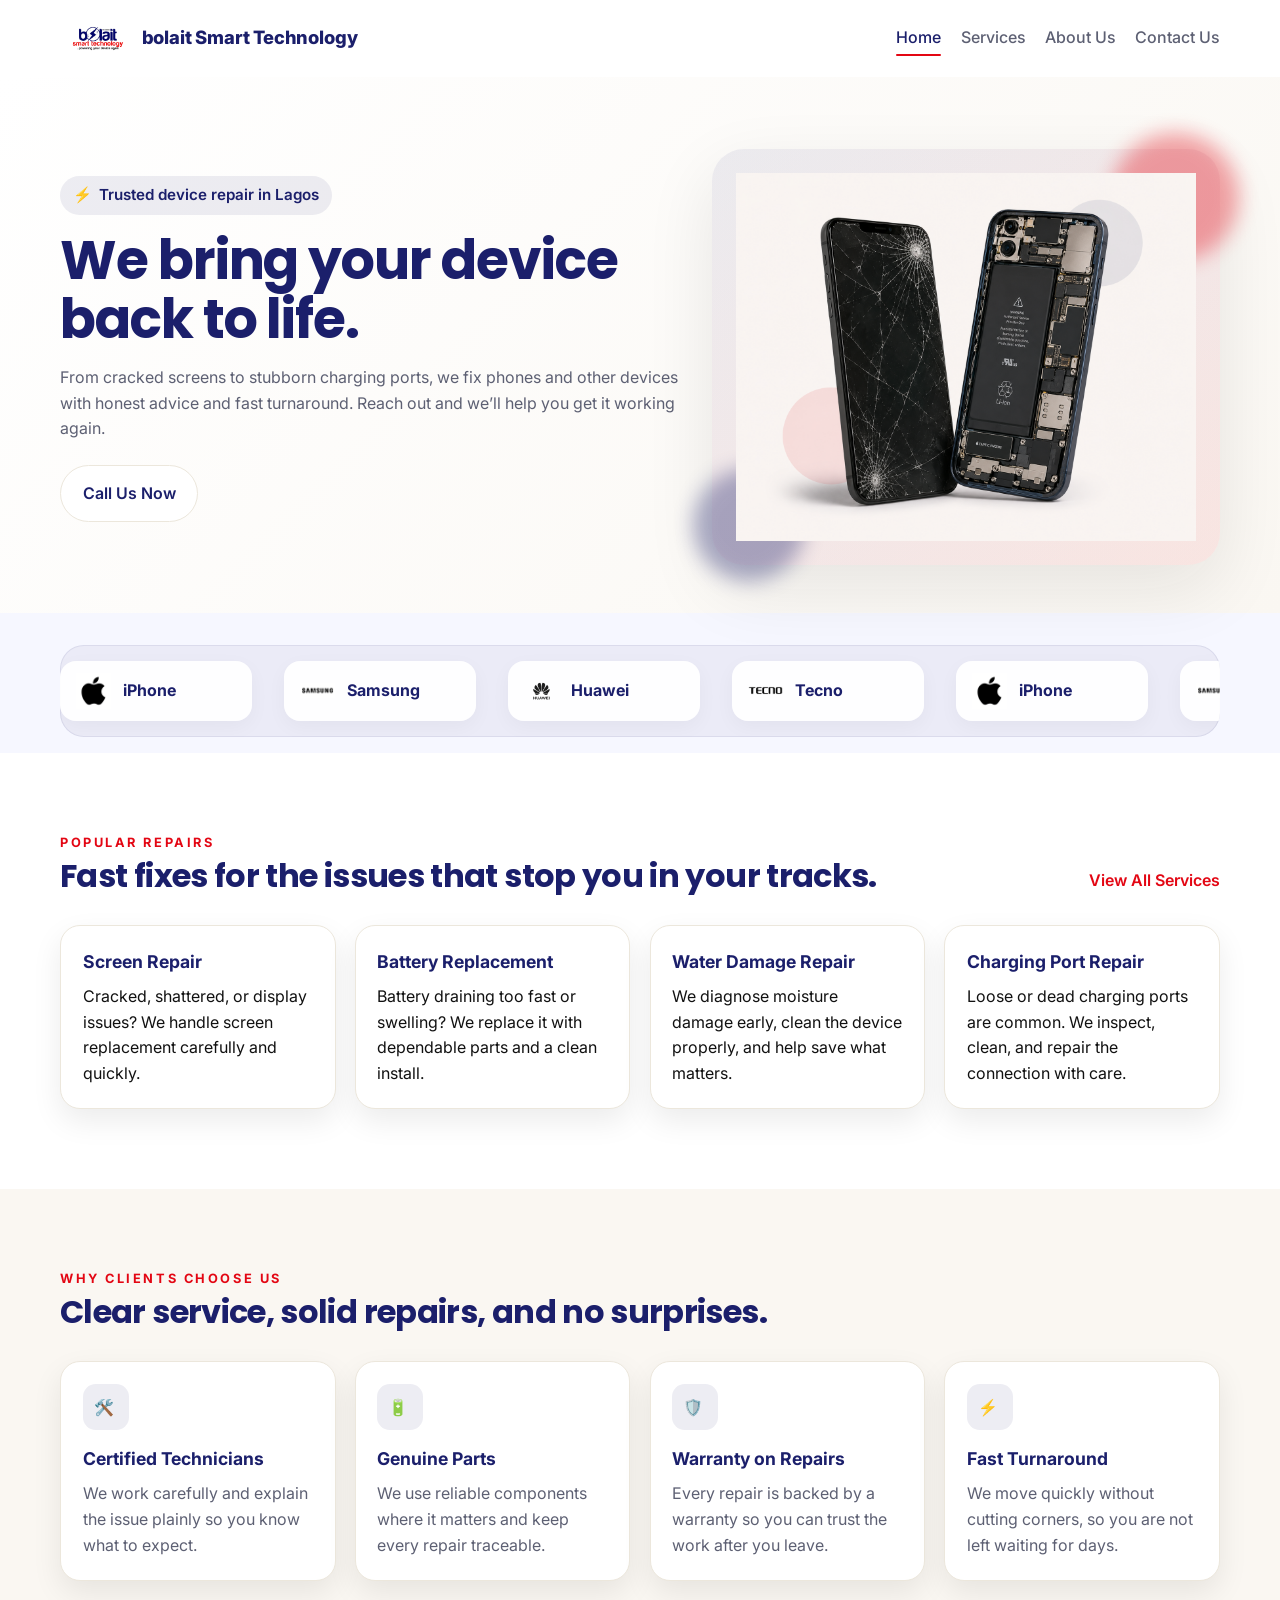
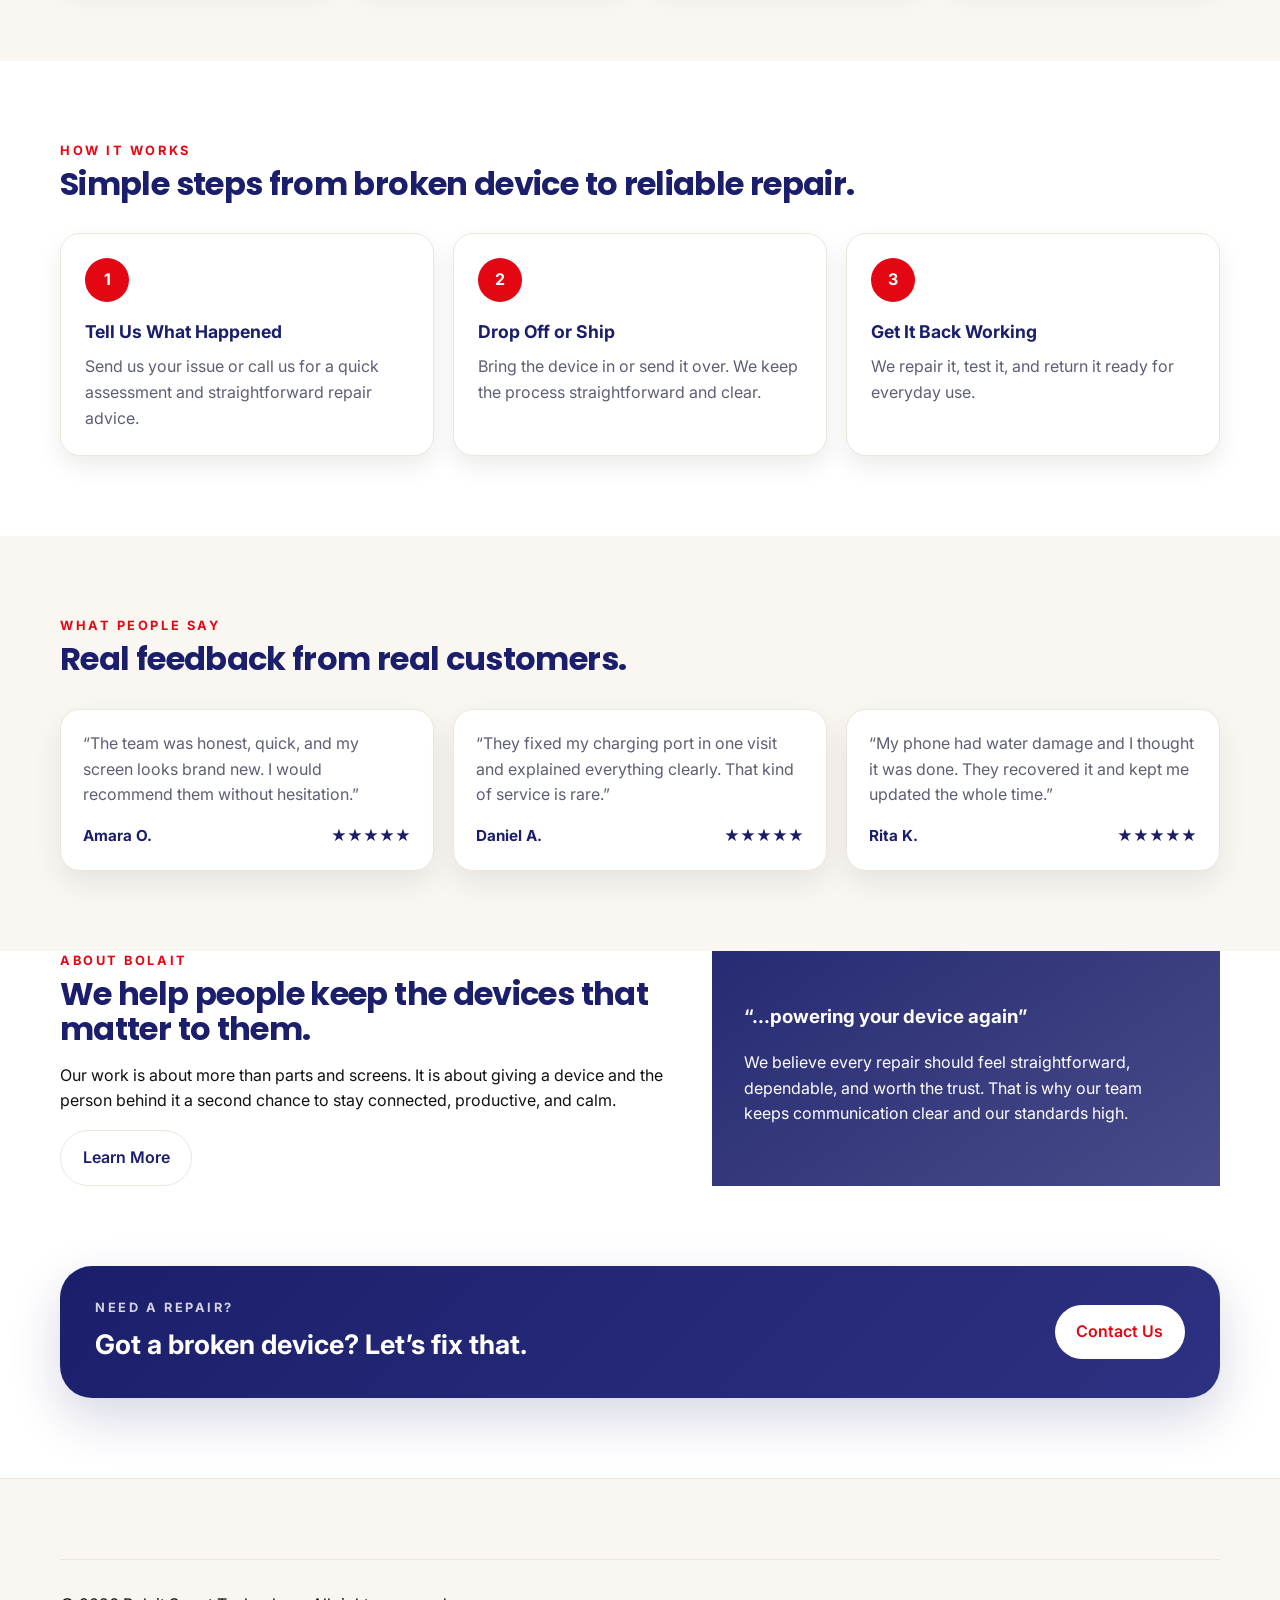
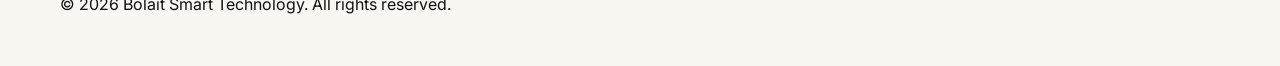
==== index.html @ c9c64229 "Initial commit" ====
<!DOCTYPE html>
<html lang="en">
  <head>
    <meta charset="UTF-8" />
    <meta name="viewport" content="width=device-width, initial-scale=1.0" />
    <title>Bolait Smart Technology | Phone & Device Repair in Lagos</title>
    <meta name="description" content="Fast, honest phone and device repair in Lagos. Screen repair, battery replacement, water damage recovery, charging port fixes and more — contact us to get your device working again." />
    <link rel="preconnect" href="https://fonts.googleapis.com" />
    <link rel="preconnect" href="https://fonts.gstatic.com" crossorigin />
    <link href="https://fonts.googleapis.com/css2?family=Inter:wght@400;500;600&family=Poppins:wght@600;700;800&display=swap" rel="stylesheet" />
    <link rel="stylesheet" href="css/style.css" />
    <link rel="shortcut icon" href="assets/images/logo.png" type="image/png" />
  </head>
  <body>
    <header class="site-header" id="top">
      <div class="container nav-wrap">
        <a class="brand" href="index.html" aria-label="bolait Smart Technology home">
          <img src="assets/images/logo.png" alt="bolait Smart Technology logo" />
          <span>bolait Smart Technology</span>
        </a>
        <button class="nav-toggle" type="button" aria-expanded="false" aria-controls="site-nav" aria-label="Toggle navigation">
          <span></span>
          <span></span>
          <span></span>
        </button>
        <nav class="site-nav" id="site-nav" aria-label="Primary navigation">
          <a href="index.html" class="active">Home</a>
          <a href="services.html">Services</a>
          <a href="about.html">About Us</a>
          <a href="contact.html">Contact Us</a>
        </nav>
      </div>
    </header>

    <main>
      <section class="hero">
        <div class="container hero-grid">
          <div class="hero-copy reveal">
            <span class="eyebrow"><span class="eyebrow-icon">⚡</span> Trusted device repair in Lagos</span>
            <h1>We bring your device back to life.</h1>
            <p>From cracked screens to stubborn charging ports, we fix phones and other devices with honest advice and fast turnaround. Reach out and we’ll help you get it working again.</p>
            <div class="hero-actions">
              <a class="btn btn-secondary" href="tel:+2348101234567">Call Us Now</a>
            </div>
            <!-- trust badges removed per request -->
          </div>
          <div class="hero-visual reveal" aria-hidden="true">
            <div class="visual-shell">
              <div class="accent-orb accent-orb-red"></div>
              <img src="assets/images/crackedphone2.png" alt="Illustration of a phone being repaired" loading="eager" />
              <div class="accent-orb accent-orb-navy"></div>
            </div>
          </div>
        </div>
      </section>

      <section class="brand-marquee">
        <div class="container marquee-shell" aria-label="Trusted phone brands we repair">
          <div class="marquee-track">
            <div class="marquee-item">
              <img src="assets/images/apple.png" alt="Apple logo" />
              <span>iPhone</span>
            </div>
            <div class="marquee-item">
              <img src="assets/images/samsung.jpg" alt="Samsung logo" />
              <span>Samsung</span>
            </div>
            <div class="marquee-item">
              <img src="assets/images/huawei.png" alt="Huawei logo" />
              <span>Huawei</span>
            </div>
            <div class="marquee-item">
              <img src="assets/images/tecno.webp" alt="Tecno logo" />
              <span>Tecno</span>
            </div>
            <div class="marquee-item">
              <img src="assets/images/apple.png" alt="Apple logo" />
              <span>iPhone</span>
            </div>
            <div class="marquee-item">
              <img src="assets/images/samsung.jpg" alt="Samsung logo" />
              <span>Samsung</span>
            </div>
            <div class="marquee-item">
              <img src="assets/images/huawei.png" alt="Huawei logo" />
              <span>Huawei</span>
            </div>
            <div class="marquee-item">
              <img src="assets/images/tecno.webp" alt="Tecno logo" />
              <span>Tecno</span>
            </div>
          </div>
        </div>
      </section>

      <section class="section" id="services-preview">
        <div class="container">
          <div class="section-heading reveal">
            <div>
              <p class="section-kicker">Popular Repairs</p>
              <h2>Fast fixes for the issues that stop you in your tracks.</h2>
            </div>
            <a class="text-link" href="services.html">View All Services</a>
          </div>
          <div class="card-grid">
            <article class="card reveal">
              <h3>Screen Repair</h3>
              <p>Cracked, shattered, or display issues? We handle screen replacement carefully and quickly.</p>
            </article>
            <article class="card reveal">
              <h3>Battery Replacement</h3>
              <p>Battery draining too fast or swelling? We replace it with dependable parts and a clean install.</p>
            </article>
            <article class="card reveal">
              <h3>Water Damage Repair</h3>
              <p>We diagnose moisture damage early, clean the device properly, and help save what matters.</p>
            </article>
            <article class="card reveal">
              <h3>Charging Port Repair</h3>
              <p>Loose or dead charging ports are common. We inspect, clean, and repair the connection with care.</p>
            </article>
          </div>
        </div>
      </section>

      <section class="section section-alt">
        <div class="container">
          <div class="section-heading reveal">
            <div>
              <p class="section-kicker">Why Clients Choose Us</p>
              <h2>Clear service, solid repairs, and no surprises.</h2>
            </div>
          </div>
          <div class="feature-grid">
            <article class="feature reveal">
              <div class="feature-icon"><span>🛠️</span></div>
              <h3>Certified Technicians</h3>
              <p>We work carefully and explain the issue plainly so you know what to expect.</p>
            </article>
            <article class="feature reveal">
              <div class="feature-icon"><span>🔋</span></div>
              <h3>Genuine Parts</h3>
              <p>We use reliable components where it matters and keep every repair traceable.</p>
            </article>
            <article class="feature reveal">
              <div class="feature-icon"><span>🛡️</span></div>
              <h3>Warranty on Repairs</h3>
              <p>Every repair is backed by a warranty so you can trust the work after you leave.</p>
            </article>
            <article class="feature reveal">
              <div class="feature-icon"><span>⚡</span></div>
              <h3>Fast Turnaround</h3>
              <p>We move quickly without cutting corners, so you are not left waiting for days.</p>
            </article>
          </div>
        </div>
      </section>

      <section class="section">
        <div class="container">
          <div class="section-heading reveal">
            <div>
              <p class="section-kicker">How It Works</p>
              <h2>Simple steps from broken device to reliable repair.</h2>
            </div>
          </div>
          <div class="steps-grid">
            <article class="step reveal">
              <div class="step-number">1</div>
              <h3>Tell Us What Happened</h3>
              <p>Send us your issue or call us for a quick assessment and straightforward repair advice.</p>
            </article>
            <article class="step reveal">
              <div class="step-number">2</div>
              <h3>Drop Off or Ship</h3>
              <p>Bring the device in or send it over. We keep the process straightforward and clear.</p>
            </article>
            <article class="step reveal">
              <div class="step-number">3</div>
              <h3>Get It Back Working</h3>
              <p>We repair it, test it, and return it ready for everyday use.</p>
            </article>
          </div>
        </div>
      </section>

      <section class="section section-alt">
        <div class="container">
          <div class="section-heading reveal">
            <div>
              <p class="section-kicker">What People Say</p>
              <h2>Real feedback from real customers.</h2>
            </div>
          </div>
          <div class="testimonial-grid">
            <article class="testimonial reveal">
              <p>“The team was honest, quick, and my screen looks brand new. I would recommend them without hesitation.”</p>
              <div class="testimonial-meta">
                <strong>Amara O.</strong>
                <span>★★★★★</span>
              </div>
            </article>
            <article class="testimonial reveal">
              <p>“They fixed my charging port in one visit and explained everything clearly. That kind of service is rare.”</p>
              <div class="testimonial-meta">
                <strong>Daniel A.</strong>
                <span>★★★★★</span>
              </div>
            </article>
            <article class="testimonial reveal">
              <p>“My phone had water damage and I thought it was done. They recovered it and kept me updated the whole time.”</p>
              <div class="testimonial-meta">
                <strong>Rita K.</strong>
                <span>★★★★★</span>
              </div>
            </article>
          </div>
        </div>
      </section>

      <section class="section about-preview">
        <div class="container about-preview-grid">
          <div class="reveal">
            <p class="section-kicker">About Bolait</p>
            <h2>We help people keep the devices that matter to them.</h2>
            <p>Our work is about more than parts and screens. It is about giving a device and the person behind it a second chance to stay connected, productive, and calm.</p>
            <a class="btn btn-secondary" href="about.html">Learn More</a>
          </div>
          <div class="about-preview-card reveal">
            <h3>“...powering your device again”</h3>
            <p>We believe every repair should feel straightforward, dependable, and worth the trust. That is why our team keeps communication clear and our standards high.</p>
          </div>
        </div>
      </section>

      <section class="cta-banner">
        <div class="container cta-banner-inner">
          <div>
            <p class="section-kicker section-kicker-light">Need a repair?</p>
            <h2>Got a broken device? Let’s fix that.</h2>
          </div>
          <a class="btn btn-primary btn-light" href="contact.html">Contact Us</a>
        </div>
      </section>
    </main>

    <footer class="site-footer">
      <div class="container footer-bottom">
        <p>© <span id="year"></span> Bolait Smart Technology. All rights reserved.</p>
      </div>
    </footer>

    <script src="js/main.js"></script>
  </body>
</html>
---- css/style.css ----
:root {
  --color-navy: #1b1f6b;
  --color-red: #e30613;
  --color-black: #111111;
  --color-white: #ffffff;
  --color-cream: #faf7f2;
  --color-text-muted: #5d6073;
  --color-border: #ece7dc;
  --color-shadow: rgba(17, 17, 17, 0.08);
  --font-heading: "Poppins", sans-serif;
  --font-body: "Inter", sans-serif;
  --radius-lg: 1rem;
  --radius-xl: 1.25rem;
  --container: 1160px;
  --transition: 220ms ease-out;
}

* {
  box-sizing: border-box;
}

html {
  scroll-behavior: smooth;
}

body {
  margin: 0;
  font-family: var(--font-body);
  color: var(--color-black);
  background: var(--color-white);
  line-height: 1.6;
}

img {
  display: block;
  max-width: 100%;
}
a {
  color: inherit;
  text-decoration: none;
}

button,
input,
select,
textarea {
  font: inherit;
}

.container {
  width: min(100% - 2rem, var(--container));
  margin: 0 auto;
}

.site-header {
  position: sticky;
  top: 0;
  z-index: 50;
  background: rgba(255, 255, 255, 0.96);
  backdrop-filter: blur(10px);
  border-bottom: 1px solid transparent;
  transition: box-shadow var(--transition), background var(--transition), border-color var(--transition);
}

.site-header.scrolled {
  box-shadow: 0 10px 30px rgba(17, 17, 17, 0.06);
  border-color: var(--color-border);
}

.nav-wrap {
  display: flex;
  align-items: center;
  justify-content: space-between;
  min-height: 74px;
  gap: 1rem;
}

.brand {
  display: inline-flex;
  align-items: center;
  gap: 0.35rem;
  font-weight: 800;
  color: var(--color-navy);
  font-size: 1.15rem;
  letter-spacing: -0.01em;
}

.brand img {
  width: 76px;
  height: 76px;
}

.site-nav {
  display: flex;
  align-items: center;
  gap: 1.2rem;
}

.site-nav a {
  color: var(--color-text-muted);
  font-weight: 500;
  transition: color var(--transition);
}

.site-nav a:hover,
.site-nav a:focus-visible,
.site-nav a.active {
  color: var(--color-navy);
}

.site-nav a.active {
  position: relative;
}

.site-nav a.active::after {
  content: "";
  position: absolute;
  left: 0;
  bottom: -0.35rem;
  width: 100%;
  height: 2px;
  background: var(--color-red);
  border-radius: 999px;
}

.nav-cta {
  margin-left: 0.25rem;
}

.nav-toggle {
  display: none;
  flex-direction: column;
  gap: 0.3rem;
  background: transparent;
  border: 0;
  padding: 0.25rem;
  cursor: pointer;
}

.nav-toggle span {
  width: 24px;
  height: 2px;
  background: var(--color-navy);
  border-radius: 999px;
  transition: transform var(--transition), opacity var(--transition);
}

.hero {
  padding: 4.5rem 0 3rem;
  background: linear-gradient(135deg, #ffffff 0%, var(--color-cream) 100%);
}

.hero-grid,
.about-preview-grid,
.contact-grid,
.about-story-grid {
  display: grid;
  gap: 2rem;
  align-items: center;
}

.hero-grid {
  grid-template-columns: 1.1fr 0.9fr;
}

.eyebrow {
  display: inline-flex;
  align-items: center;
  gap: 0.45rem;
  padding: 0.45rem 0.8rem;
  font-size: 0.95rem;
  background: rgba(27, 31, 107, 0.08);
  color: var(--color-navy);
  border-radius: 999px;
  font-weight: 600;
}

.hero h1,
.page-banner h1,
.section h2,
.about-preview h2,
.contact-card h2,
.contact-details h2 {
  font-family: var(--font-heading);
  font-weight: 700;
  line-height: 1.1;
  letter-spacing: -0.02em;
}

.hero h1 {
  font-size: clamp(2.4rem, 4.2vw, 4rem);
  margin: 1rem 0 1rem;
  color: var(--color-navy);
}

.hero p,
.page-banner p,
.about-card p,
.about-story-grid p,
.feature p,
.step p,
.testimonial p,
.footer p,
.footer-links li,
.form-row label,
.form-row input,
.form-row select,
.form-row textarea,
.contact-details li {
  color: var(--color-text-muted);
}

.hero-actions {
  display: flex;
  flex-wrap: wrap;
  gap: 0.9rem;
  margin: 1.45rem 0 1rem;
}

.btn {
  display: inline-flex;
  align-items: center;
  justify-content: center;
  border-radius: 999px;
  padding: 0.9rem 1.35rem;
  font-weight: 600;
  transition: transform var(--transition), box-shadow var(--transition), background var(--transition), color var(--transition);
}

.btn:hover,
.btn:focus-visible {
  transform: translateY(-2px);
}

.btn-primary {
  background: var(--color-red);
  color: var(--color-white);
  box-shadow: 0 12px 24px rgba(227, 6, 19, 0.2);
}

.btn-secondary {
  border: 1px solid var(--color-border);
  background: var(--color-white);
  color: var(--color-navy);
}

.btn-light {
  background: var(--color-white);
  color: var(--color-red);
  box-shadow: none;
}

.trust-badges {
  display: flex;
  flex-wrap: wrap;
  gap: 0.8rem 1rem;
  padding: 0;
  margin: 1rem 0 0;
  list-style: none;
  font-weight: 500;
  color: var(--color-navy);
}

.visual-shell {
  position: relative;
  padding: 1.5rem;
  border-radius: 2rem;
  background: linear-gradient(145deg, rgba(27, 31, 107, 0.08), rgba(227, 6, 19, 0.08));
  box-shadow: 0 24px 70px rgba(17, 17, 17, 0.09);
}

.accent-orb {
  position: absolute;
  border-radius: 50%;
  filter: blur(10px);
  opacity: 0.35;
  z-index: 0;
}

.accent-orb-red {
  width: 8rem;
  height: 8rem;
  background: var(--color-red);
  right: -1.2rem;
  top: -1rem;
}

.accent-orb-navy {
  width: 7rem;
  height: 7rem;
  background: var(--color-navy);
  left: -1.2rem;
  bottom: -1rem;
}

.visual-shell img {
  position: relative;
  z-index: 1;
  width: 100%;
}

.trust-row {
  display: grid;
  grid-template-columns: repeat(4, 1fr);
  gap: 1rem;
}

.trust-item {
  display: flex;
  flex-direction: column;
  gap: 0.15rem;
  padding: 0.65rem 0.75rem;
  border-radius: 0.9rem;
  background: rgba(255, 255, 255, 0.08);
}

.trust-item strong {
  font-size: 1rem;
}

.brand-marquee {
  padding: 2rem 0 1rem;
  background: #f6f7ff;
}

.marquee-shell {
  overflow: hidden;
  border-radius: 1.5rem;
  background: rgba(27, 31, 107, 0.05);
  box-shadow: inset 0 0 0 1px rgba(27, 31, 107, 0.08);
}

.marquee-track {
  display: inline-flex;
  gap: 2rem;
  padding: 1rem 0;
  animation: marquee 18s linear infinite;
}

.marquee-item {
  display: inline-flex;
  align-items: center;
  gap: 0.75rem;
  padding: 0.75rem 1rem;
  border-radius: 1rem;
  background: rgba(255, 255, 255, 0.95);
  min-width: 12rem;
  box-shadow: 0 6px 20px rgba(17, 17, 17, 0.04);
}

.marquee-item img {
  width: 2.2rem;
  height: auto;
}

.marquee-item span {
  font-weight: 700;
  color: var(--color-navy);
}

@keyframes marquee {
  from {
    transform: translateX(0);
  }
  to {
    transform: translateX(-50%);
  }
}

.section {
  padding: 5rem 0;
}

.section-alt {
  background: var(--color-cream);
}

.section-heading {
  display: flex;
  align-items: end;
  justify-content: space-between;
  gap: 1rem;
  margin-bottom: 2rem;
}

.section-kicker {
  margin: 0 0 0.3rem;
  text-transform: uppercase;
  letter-spacing: 0.2em;
  font-weight: 700;
  color: var(--color-red);
  font-size: 0.8rem;
}

.section-kicker-light {
  color: rgba(255, 255, 255, 0.8);
}

.section-heading h2,
.page-banner h1,
.about-preview h2,
.contact-card h2,
.contact-details h2 {
  font-size: clamp(1.7rem, 2.5vw, 2.25rem);
  margin: 0;
  color: var(--color-navy);
}

.text-link {
  color: var(--color-red);
  font-weight: 600;
}

.card-grid,
.testimonial-grid,
.feature-grid,
.steps-grid {
  display: grid;
  gap: 1.2rem;
}

.card-grid {
  grid-template-columns: repeat(4, minmax(0, 1fr));
}

.card,
.feature,
.testimonial,
.contact-card,
.contact-details,
.about-card {
  background: var(--color-white);
  border: 1px solid var(--color-border);
  border-radius: var(--radius-xl);
  padding: 1.35rem;
  box-shadow: 0 12px 30px var(--color-shadow);
  transition: transform var(--transition), border-color var(--transition), box-shadow var(--transition);
}

.card:hover,
.feature:hover,
.testimonial:hover,
.contact-card:hover,
.contact-details:hover,
.about-card:hover {
  transform: translateY(-4px);
  border-color: rgba(227, 6, 19, 0.35);
  box-shadow: 0 18px 38px rgba(17, 17, 17, 0.1);
}

.card-icon,
.feature-icon {
  display: inline-flex;
  align-items: center;
  justify-content: center;
  width: 46px;
  height: 46px;
  border-radius: 0.8rem;
  background: rgba(27, 31, 107, 0.08);
  margin-bottom: 0.95rem;
}

.card-icon svg,
.feature-icon span {
  width: 24px;
  height: 24px;
  color: var(--color-navy);
}

.card h3,
.feature h3,
.step h3,
.about-card h3 {
  margin: 0 0 0.5rem;
  font-size: 1.1rem;
  color: var(--color-navy);
}

.card p,
.feature p,
.step p,
.testimonial p,
.about-card p,
.contact-card p,
.contact-details p {
  margin: 0;
}

.feature-grid {
  grid-template-columns: repeat(4, minmax(0, 1fr));
}

.steps-grid {
  grid-template-columns: repeat(3, minmax(0, 1fr));
}

.step {
  position: relative;
  padding: 1.5rem;
  border-radius: var(--radius-xl);
  background: var(--color-white);
  border: 1px solid var(--color-border);
  box-shadow: 0 10px 24px var(--color-shadow);
}

.step-number {
  display: inline-flex;
  align-items: center;
  justify-content: center;
  width: 44px;
  height: 44px;
  margin-bottom: 1rem;
  border-radius: 50%;
  background: var(--color-red);
  color: var(--color-white);
  font-weight: 700;
}

.testimonial-grid {
  grid-template-columns: repeat(3, minmax(0, 1fr));
}

.testimonial-meta {
  display: flex;
  justify-content: space-between;
  margin-top: 1rem;
  color: var(--color-navy);
  font-size: 0.95rem;
}

.about-preview {
  padding: 0 0 5rem;
}

.about-preview-grid {
  grid-template-columns: 1.1fr 0.9fr;
}

.about-preview-card {
  background: linear-gradient(145deg, rgba(27, 31, 107, 0.95), rgba(27, 31, 107, 0.8));
  color: var(--color-white);
  min-height: 100%;
  padding: 2rem;
}

.about-preview-card h3,
.about-preview-card p {
  color: var(--color-white);
}

@media (max-width: 900px) {
  .about-preview-grid {
    grid-template-columns: 1fr;
  }
}

.cta-banner {
  padding: 0 0 5rem;
}

.cta-banner-inner {
  display: flex;
  align-items: center;
  justify-content: space-between;
  gap: 1.2rem;
  background: linear-gradient(135deg, var(--color-navy), #2d3181);
  color: var(--color-white);
  border-radius: 2rem;
  padding: 2rem 2.2rem;
  box-shadow: 0 20px 50px rgba(27, 31, 107, 0.18);
}

.cta-banner-inner h2 {
  margin: 0;
  font-size: clamp(1.5rem, 2.1vw, 2rem);
  color: var(--color-white);
}

.site-footer {
  background: var(--color-cream);
  padding: 3rem 0 2rem;
  border-top: 1px solid var(--color-border);
}

.footer-grid {
  display: grid;
  grid-template-columns: 1.3fr 0.7fr 0.9fr 0.7fr;
  gap: 1.5rem;
}

.footer-brand {
  margin-bottom: 0.8rem;
}

.footer-links {
  list-style: none;
  padding: 0;
  margin: 0;
  display: grid;
  gap: 0.45rem;
}

.footer-links a:hover,
.footer-links a:focus-visible {
  color: var(--color-red);
}

.footer-bottom {
  display: flex;
  align-items: center;
  justify-content: space-between;
  gap: 1rem;
  margin-top: 2rem;
  padding-top: 1rem;
  border-top: 1px solid var(--color-border);
}

.social-links {
  display: flex;
  gap: 0.7rem;
}

.social-links a {
  display: inline-flex;
  align-items: center;
  justify-content: center;
  width: 36px;
  height: 36px;
  border-radius: 50%;
  background: var(--color-white);
  border: 1px solid var(--color-border);
  transition: background var(--transition), color var(--transition);
}

.social-links a:hover,
.social-links a:focus-visible {
  background: var(--color-red);
  color: var(--color-white);
}

.page-banner {
  padding: 4rem 0 2.5rem;
  background: linear-gradient(135deg, rgba(27, 31, 107, 0.04), rgba(227, 6, 19, 0.04));
}

.page-banner-inner {
  max-width: 780px;
}

.page-banner h1 {
  margin: 0.4rem 0 0.75rem;
}

.about-story-grid {
  grid-template-columns: 1.1fr 0.9fr;
}

.detail-list {
  list-style: none;
  padding: 0;
  display: grid;
  gap: 0.75rem;
  margin: 1.25rem 0 1.5rem;
}

.map-placeholder iframe {
  width: 100%;
  min-height: 260px;
  border: 0;
  border-radius: 1rem;
}

.form-row {
  display: grid;
  gap: 0.35rem;
  margin-bottom: 1rem;
}

.form-row input,
.form-row select,
.form-row textarea {
  width: 100%;
  border: 1px solid var(--color-border);
  border-radius: 0.9rem;
  padding: 0.85rem 0.95rem;
  background: var(--color-white);
  color: var(--color-black);
}

.form-row input:focus,
.form-row select:focus,
.form-row textarea:focus {
  outline: 2px solid rgba(227, 6, 19, 0.24);
  border-color: var(--color-red);
}

.form-status {
  margin-top: 1rem;
  min-height: 1.25rem;
  font-weight: 600;
}

.form-status.success {
  color: #0f8f4b;
}

.form-status.error {
  color: var(--color-red);
}

.reveal {
  opacity: 0;
  transform: translateY(18px);
  transition: opacity 400ms ease-out, transform 400ms ease-out;
}

.reveal.is-visible {
  opacity: 1;
  transform: translateY(0);
}

.sr-only {
  position: absolute;
  width: 1px;
  height: 1px;
  padding: 0;
  margin: -1px;
  overflow: hidden;
  clip: rect(0, 0, 0, 0);
  white-space: nowrap;
  border: 0;
}

@media (max-width: 980px) {
  .card-grid,
  .feature-grid,
  .testimonial-grid,
  .steps-grid,
  .footer-grid,
  .hero-grid,
  .about-preview-grid,
  .about-story-grid,
  .contact-grid {
    grid-template-columns: 1fr 1fr;
  }

  .hero-grid,
  .about-preview-grid,
  .about-story-grid,
  .contact-grid {
    align-items: start;
  }

  .trust-row {
    grid-template-columns: repeat(2, 1fr);
  }
}

@media (max-width: 760px) {
  .brand {
    gap: 0.3rem;
  }

  .brand img {
    width: 64px;
    height: 64px;
  }

  .site-nav {
    position: fixed;
    top: 74px;
    right: 0;
    width: min(88vw, 300px);
    height: calc(100vh - 74px);
    padding: 1.4rem;
    flex-direction: column;
    align-items: flex-start;
    background: var(--color-white);
    border-left: 1px solid var(--color-border);
    box-shadow: -12px 0 30px rgba(17, 17, 17, 0.08);
    transform: translateX(100%);
    transition: transform var(--transition);
  }

  .site-nav.is-open {
    transform: translateX(0);
  }

  .nav-toggle {
    display: inline-flex;
  }

  .nav-cta {
    margin-left: 0;
  }

  .hero {
    padding-top: 3rem;
  }

  .trust-row,
  .card-grid,
  .feature-grid,
  .testimonial-grid,
  .steps-grid,
  .footer-grid,
  .hero-grid,
  .about-preview-grid,
  .about-story-grid,
  .contact-grid {
    grid-template-columns: 1fr;
  }

  .hero-grid {
    align-items: start;
  }

  .hero-visual {
    order: -1;
  }

  .hero-visual .visual-shell {
    margin-bottom: 1.75rem;
  }

  .section-heading,
  .cta-banner-inner,
  .footer-bottom {
    flex-direction: column;
    align-items: flex-start;
  }

  .hero-actions {
    flex-direction: column;
    align-items: stretch;
  }

  .site-header {
    position: sticky;
  }
}
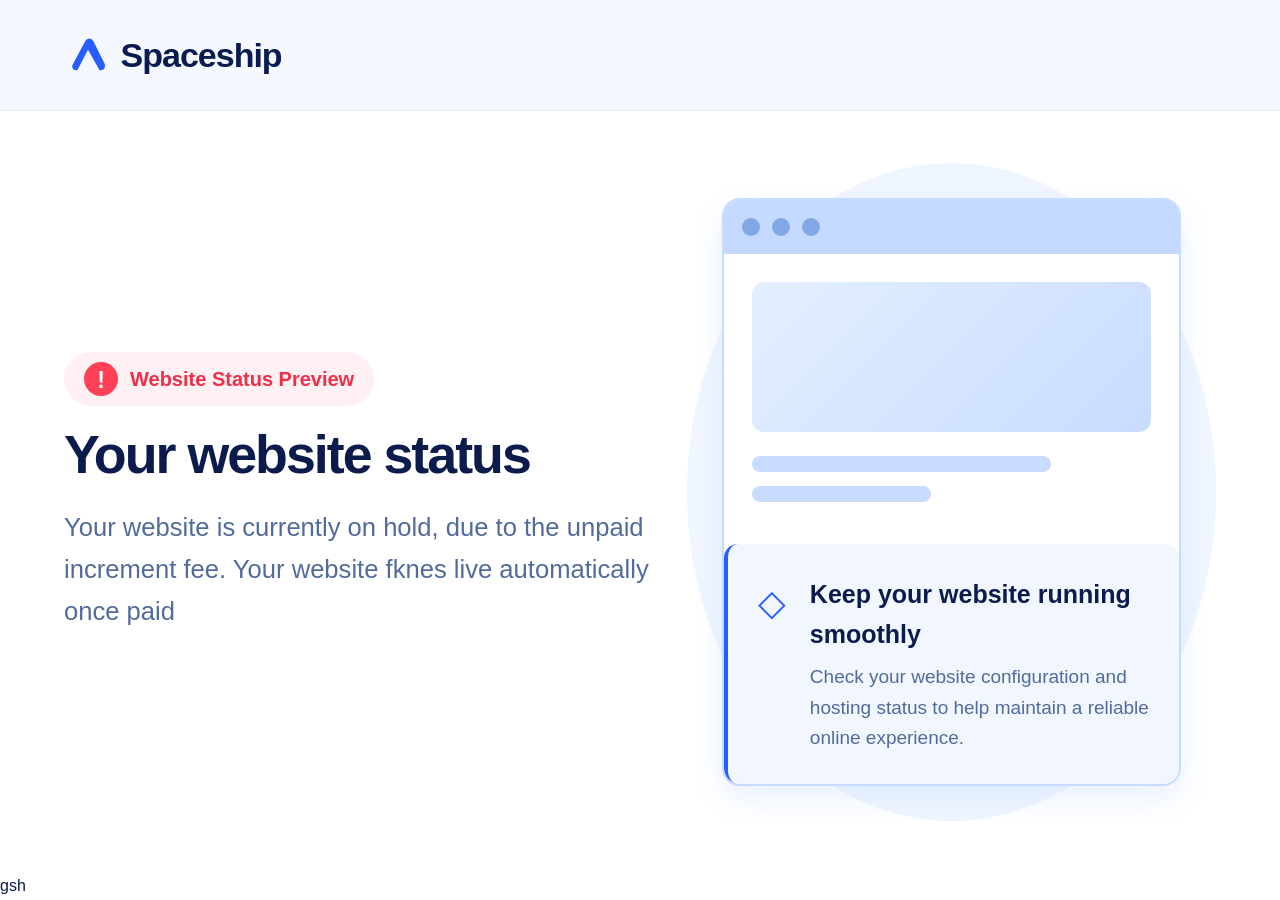
==== commit a9dbbe29: "Modify index.html for website status preview Updated the index.html file to reflect a new website st" ====
--- a/index.html
+++ b/index.html
@@ -1,255 +1,281 @@
+
 <!DOCTYPE html>
 <html lang="en">
-  <head>
-    <meta charset="UTF-8" />
-    <meta name="viewport" content="width=device-width, initial-scale=1.0" />
-    <title>Bolait Smart Technology | Phone & Device Repair in Lagos</title>
-    <meta name="description" content="Fast, honest phone and device repair in Lagos. Screen repair, battery replacement, water damage recovery, charging port fixes and more — contact us to get your device working again." />
-    <link rel="preconnect" href="https://fonts.googleapis.com" />
-    <link rel="preconnect" href="https://fonts.gstatic.com" crossorigin />
-    <link href="https://fonts.googleapis.com/css2?family=Inter:wght@400;500;600&family=Poppins:wght@600;700;800&display=swap" rel="stylesheet" />
-    <link rel="stylesheet" href="css/style.css" />
-    <link rel="shortcut icon" href="assets/images/logo.png" type="image/png" />
-  </head>
-  <body>
-    <header class="site-header" id="top">
-      <div class="container nav-wrap">
-        <a class="brand" href="index.html" aria-label="bolait Smart Technology home">
-          <img src="assets/images/logo.png" alt="bolait Smart Technology logo" />
-          <span>bolait Smart Technology</span>
-        </a>
-        <button class="nav-toggle" type="button" aria-expanded="false" aria-controls="site-nav" aria-label="Toggle navigation">
-          <span></span>
-          <span></span>
-          <span></span>
-        </button>
-        <nav class="site-nav" id="site-nav" aria-label="Primary navigation">
-          <a href="index.html" class="active">Home</a>
-          <a href="services.html">Services</a>
-          <a href="about.html">About Us</a>
-          <a href="contact.html">Contact Us</a>
-        </nav>
+<head>
+  <meta charset="UTF-8">
+  <meta name="viewport" content="width=device-width, initial-scale=1.0">
+  <title>Website Status Preview</title>
+
+  <style>
+    * {
+      box-sizing: border-box;
+      margin: 0;
+      padding: 0;
+    }
+
+    body {
+      font-family: Arial, Helvetica, sans-serif;
+      color: #0b1b4b;
+      background: #ffffff;
+      line-height: 1.6;
+    }
+
+    .header {
+      width: 100%;
+      padding: 28px 5.2%;
+      background: #f5f9ff;
+      border-bottom: 1px solid #edf2fa;
+    }
+
+    .logo {
+      display: flex;
+      align-items: center;
+      gap: 12px;
+      color: #091b50;
+      font-size: 34px;
+      font-weight: 700;
+      letter-spacing: -1px;
+    }
+
+    .logo-mark {
+      width: 42px;
+      height: 42px;
+      flex-shrink: 0;
+    }
+
+    .container {
+      width: min(1380px, 90%);
+      margin: 52px auto;
+      display: grid;
+      grid-template-columns: 1.05fr 0.95fr;
+      gap: 38px;
+      align-items: center;
+    }
+
+    .status {
+      display: inline-flex;
+      align-items: center;
+      gap: 12px;
+      padding: 10px 20px;
+      margin-bottom: 18px;
+      border-radius: 40px;
+      background: #fff0f3;
+      color: #f02f49;
+      font-size: 20px;
+      font-weight: 600;
+    }
+
+    .status-icon {
+      display: grid;
+      place-items: center;
+      width: 34px;
+      height: 34px;
+      border-radius: 50%;
+      background: #ff4057;
+      color: white;
+      font-size: 23px;
+    }
+
+    h1 {
+      font-size: clamp(38px, 4.2vw, 64px);
+      line-height: 1.12;
+      letter-spacing: -2px;
+      margin-bottom: 22px;
+    }
+
+    .description {
+      color: #526b9c;
+      font-size: clamp(18px, 2vw, 27px);
+      line-height: 1.65;
+    }
+
+    .illustration {
+      display: flex;
+      align-items: center;
+      justify-content: center;
+      min-height: 360px;
+      padding: 35px;
+      border-radius: 50%;
+      background: #f0f6ff;
+    }
+
+    .browser {
+      width: 100%;
+      max-width: 470px;
+      overflow: hidden;
+      border: 2px solid #c6dcff;
+      border-radius: 18px;
+      background: white;
+      box-shadow: 0 12px 30px #b9d2ff55;
+    }
+
+    .browser-bar {
+      display: flex;
+      gap: 12px;
+      padding: 18px;
+      background: #c4d9ff;
+    }
+
+    .browser-dot {
+      width: 18px;
+      height: 18px;
+      border-radius: 50%;
+      background: #82a7e5;
+    }
+
+    .browser-content {
+      padding: 28px;
+    }
+
+    .placeholder-image {
+      height: 150px;
+      border-radius: 12px;
+      background: linear-gradient(135deg, #e4efff, #c8dcff);
+      margin-bottom: 24px;
+    }
+
+    .placeholder-line {
+      height: 16px;
+      width: 75%;
+      margin-bottom: 14px;
+      border-radius: 20px;
+      background: #c8dcff;
+    }
+
+    .placeholder-line.short {
+      width: 45%;
+    }
+
+    .reminder {
+      grid-column: 1 / -1;
+      display: flex;
+      align-items: flex-start;
+      gap: 24px;
+      padding: 30px;
+      border-left: 4px solid #285dff;
+      border-radius: 14px;
+      background: #f2f7ff;
+    }
+
+    .shield {
+      flex-shrink: 0;
+      color: #285dff;
+      font-size: 36px;
+    }
+
+    .reminder h2 {
+      margin-bottom: 8px;
+      font-size: 25px;
+    }
+
+    .reminder p {
+      color: #526b9c;
+      font-size: 19px;
+    }
+
+    @media (max-width: 760px) {
+      .header {
+        padding: 22px 6%;
+      }
+
+      .logo {
+        font-size: 28px;
+      }
+
+      .container {
+        grid-template-columns: 1fr;
+        margin: 35px auto;
+        gap: 28px;
+      }
+
+      h1 {
+        letter-spacing: -1px;
+      }
+
+      .illustration {
+        min-height: 260px;
+        padding: 24px;
+      }
+
+      .reminder {
+        grid-column: auto;
+        padding: 22px;
+        gap: 15px;
+      }
+
+      .reminder h2 {
+        font-size: 21px;
+      }
+
+      .reminder p {
+        font-size: 16px;
+      }
+    }
+  </style>
+</head>
+
+<body>
+  <header class="header">
+    <div class="logo">
+      <svg
+        class="logo-mark"
+        viewBox="0 0 48 48"
+        fill="none"
+        xmlns="http://www.w3.org/2000/svg"
+        aria-label="Sample logo"
+        role="img"
+      >
+        <path
+          d="M7 34L21 8C23 4 28 4 30 8L43 34C45 38 41 43 37 41L24 18L12 41C8 43 4 38 7 34Z"
+          fill="#285DFF"
+        />
+      </svg>
+
+      <span>Spaceship</span>
+    </div>
+  </header>
+
+  <main class="container">
+    <section>
+      <div class="status">
+        <span class="status-icon">!</span>
+        <span>Website Status Preview</span>
       </div>
-    </header>
-
-    <main>
-      <section class="hero">
-        <div class="container hero-grid">
-          <div class="hero-copy reveal">
-            <span class="eyebrow"><span class="eyebrow-icon">⚡</span> Trusted device repair in Lagos</span>
-            <h1>We bring your device back to life.</h1>
-            <p>From cracked screens to stubborn charging ports, we fix phones and other devices with honest advice and fast turnaround. Reach out and we’ll help you get it working again.</p>
-            <div class="hero-actions">
-              <a class="btn btn-secondary" href="tel:+2348101234567">Call Us Now</a>
-            </div>
-            <!-- trust badges removed per request -->
-          </div>
-          <div class="hero-visual reveal" aria-hidden="true">
-            <div class="visual-shell">
-              <div class="accent-orb accent-orb-red"></div>
-              <img src="assets/images/crackedphone2.png" alt="Illustration of a phone being repaired" loading="eager" />
-              <div class="accent-orb accent-orb-navy"></div>
-            </div>
-          </div>
+
+      <h1>Your website status</h1>
+
+      <p class="description">
+        Your website is currently on hold, due to the unpaid increment fee. Your website fknes live automatically once paid
+      </p>
+    </section>
+
+    <section class="illustration" aria-label="Website illustration">
+      <div class="browser">
+        <div class="browser-bar">
+          <span class="browser-dot"></span>
+          <span class="browser-dot"></span>
+          <span class="browser-dot"></span>
         </div>
-      </section>
-
-      <section class="brand-marquee">
-        <div class="container marquee-shell" aria-label="Trusted phone brands we repair">
-          <div class="marquee-track">
-            <div class="marquee-item">
-              <img src="assets/images/apple.png" alt="Apple logo" />
-              <span>iPhone</span>
-            </div>
-            <div class="marquee-item">
-              <img src="assets/images/samsung.jpg" alt="Samsung logo" />
-              <span>Samsung</span>
-            </div>
-            <div class="marquee-item">
-              <img src="assets/images/huawei.png" alt="Huawei logo" />
-              <span>Huawei</span>
-            </div>
-            <div class="marquee-item">
-              <img src="assets/images/tecno.webp" alt="Tecno logo" />
-              <span>Tecno</span>
-            </div>
-            <div class="marquee-item">
-              <img src="assets/images/apple.png" alt="Apple logo" />
-              <span>iPhone</span>
-            </div>
-            <div class="marquee-item">
-              <img src="assets/images/samsung.jpg" alt="Samsung logo" />
-              <span>Samsung</span>
-            </div>
-            <div class="marquee-item">
-              <img src="assets/images/huawei.png" alt="Huawei logo" />
-              <span>Huawei</span>
-            </div>
-            <div class="marquee-item">
-              <img src="assets/images/tecno.webp" alt="Tecno logo" />
-              <span>Tecno</span>
-            </div>
-          </div>
-        </div>
-      </section>
-
-      <section class="section" id="services-preview">
-        <div class="container">
-          <div class="section-heading reveal">
-            <div>
-              <p class="section-kicker">Popular Repairs</p>
-              <h2>Fast fixes for the issues that stop you in your tracks.</h2>
-            </div>
-            <a class="text-link" href="services.html">View All Services</a>
-          </div>
-          <div class="card-grid">
-            <article class="card reveal">
-              <h3>Screen Repair</h3>
-              <p>Cracked, shattered, or display issues? We handle screen replacement carefully and quickly.</p>
-            </article>
-            <article class="card reveal">
-              <h3>Battery Replacement</h3>
-              <p>Battery draining too fast or swelling? We replace it with dependable parts and a clean install.</p>
-            </article>
-            <article class="card reveal">
-              <h3>Water Damage Repair</h3>
-              <p>We diagnose moisture damage early, clean the device properly, and help save what matters.</p>
-            </article>
-            <article class="card reveal">
-              <h3>Charging Port Repair</h3>
-              <p>Loose or dead charging ports are common. We inspect, clean, and repair the connection with care.</p>
-            </article>
-          </div>
-        </div>
-      </section>
-
-      <section class="section section-alt">
-        <div class="container">
-          <div class="section-heading reveal">
-            <div>
-              <p class="section-kicker">Why Clients Choose Us</p>
-              <h2>Clear service, solid repairs, and no surprises.</h2>
-            </div>
-          </div>
-          <div class="feature-grid">
-            <article class="feature reveal">
-              <div class="feature-icon"><span>🛠️</span></div>
-              <h3>Certified Technicians</h3>
-              <p>We work carefully and explain the issue plainly so you know what to expect.</p>
-            </article>
-            <article class="feature reveal">
-              <div class="feature-icon"><span>🔋</span></div>
-              <h3>Genuine Parts</h3>
-              <p>We use reliable components where it matters and keep every repair traceable.</p>
-            </article>
-            <article class="feature reveal">
-              <div class="feature-icon"><span>🛡️</span></div>
-              <h3>Warranty on Repairs</h3>
-              <p>Every repair is backed by a warranty so you can trust the work after you leave.</p>
-            </article>
-            <article class="feature reveal">
-              <div class="feature-icon"><span>⚡</span></div>
-              <h3>Fast Turnaround</h3>
-              <p>We move quickly without cutting corners, so you are not left waiting for days.</p>
-            </article>
-          </div>
-        </div>
-      </section>
-
-      <section class="section">
-        <div class="container">
-          <div class="section-heading reveal">
-            <div>
-              <p class="section-kicker">How It Works</p>
-              <h2>Simple steps from broken device to reliable repair.</h2>
-            </div>
-          </div>
-          <div class="steps-grid">
-            <article class="step reveal">
-              <div class="step-number">1</div>
-              <h3>Tell Us What Happened</h3>
-              <p>Send us your issue or call us for a quick assessment and straightforward repair advice.</p>
-            </article>
-            <article class="step reveal">
-              <div class="step-number">2</div>
-              <h3>Drop Off or Ship</h3>
-              <p>Bring the device in or send it over. We keep the process straightforward and clear.</p>
-            </article>
-            <article class="step reveal">
-              <div class="step-number">3</div>
-              <h3>Get It Back Working</h3>
-              <p>We repair it, test it, and return it ready for everyday use.</p>
-            </article>
-          </div>
-        </div>
-      </section>
-
-      <section class="section section-alt">
-        <div class="container">
-          <div class="section-heading reveal">
-            <div>
-              <p class="section-kicker">What People Say</p>
-              <h2>Real feedback from real customers.</h2>
-            </div>
-          </div>
-          <div class="testimonial-grid">
-            <article class="testimonial reveal">
-              <p>“The team was honest, quick, and my screen looks brand new. I would recommend them without hesitation.”</p>
-              <div class="testimonial-meta">
-                <strong>Amara O.</strong>
-                <span>★★★★★</span>
-              </div>
-            </article>
-            <article class="testimonial reveal">
-              <p>“They fixed my charging port in one visit and explained everything clearly. That kind of service is rare.”</p>
-              <div class="testimonial-meta">
-                <strong>Daniel A.</strong>
-                <span>★★★★★</span>
-              </div>
-            </article>
-            <article class="testimonial reveal">
-              <p>“My phone had water damage and I thought it was done. They recovered it and kept me updated the whole time.”</p>
-              <div class="testimonial-meta">
-                <strong>Rita K.</strong>
-                <span>★★★★★</span>
-              </div>
-            </article>
-          </div>
-        </div>
-      </section>
-
-      <section class="section about-preview">
-        <div class="container about-preview-grid">
-          <div class="reveal">
-            <p class="section-kicker">About Bolait</p>
-            <h2>We help people keep the devices that matter to them.</h2>
-            <p>Our work is about more than parts and screens. It is about giving a device and the person behind it a second chance to stay connected, productive, and calm.</p>
-            <a class="btn btn-secondary" href="about.html">Learn More</a>
-          </div>
-          <div class="about-preview-card reveal">
-            <h3>“...powering your device again”</h3>
-            <p>We believe every repair should feel straightforward, dependable, and worth the trust. That is why our team keeps communication clear and our standards high.</p>
-          </div>
-        </div>
-      </section>
-
-      <section class="cta-banner">
-        <div class="container cta-banner-inner">
-          <div>
-            <p class="section-kicker section-kicker-light">Need a repair?</p>
-            <h2>Got a broken device? Let’s fix that.</h2>
-          </div>
-          <a class="btn btn-primary btn-light" href="contact.html">Contact Us</a>
-        </div>
-      </section>
-    </main>
-
-    <footer class="site-footer">
-      <div class="container footer-bottom">
-        <p>© <span id="year"></span> Bolait Smart Technology. All rights reserved.</p>
+
+        <div class="browser-content">
+          <div class="placeholder-image"></div>
+          <div class="placeholder-line"></div>
+          <div class="placeholder-line short"></div>
+        </div
+    </section>
+
+    <section class="reminder">
+      <div class="shield" aria-hidden="true">◇</div>
+
+      <div>
+        <h2>Keep your website running smoothly</h2>
+        <p>
+          Check your website configuration and hosting status
+          to help maintain a reliable online experience.
+        </p>
       </div>
-    </footer>
-
-    <script src="js/main.js"></script>
-  </body>
-</html>
+    </section>
+  </main>
+</body>
+    </html>
+  gsh
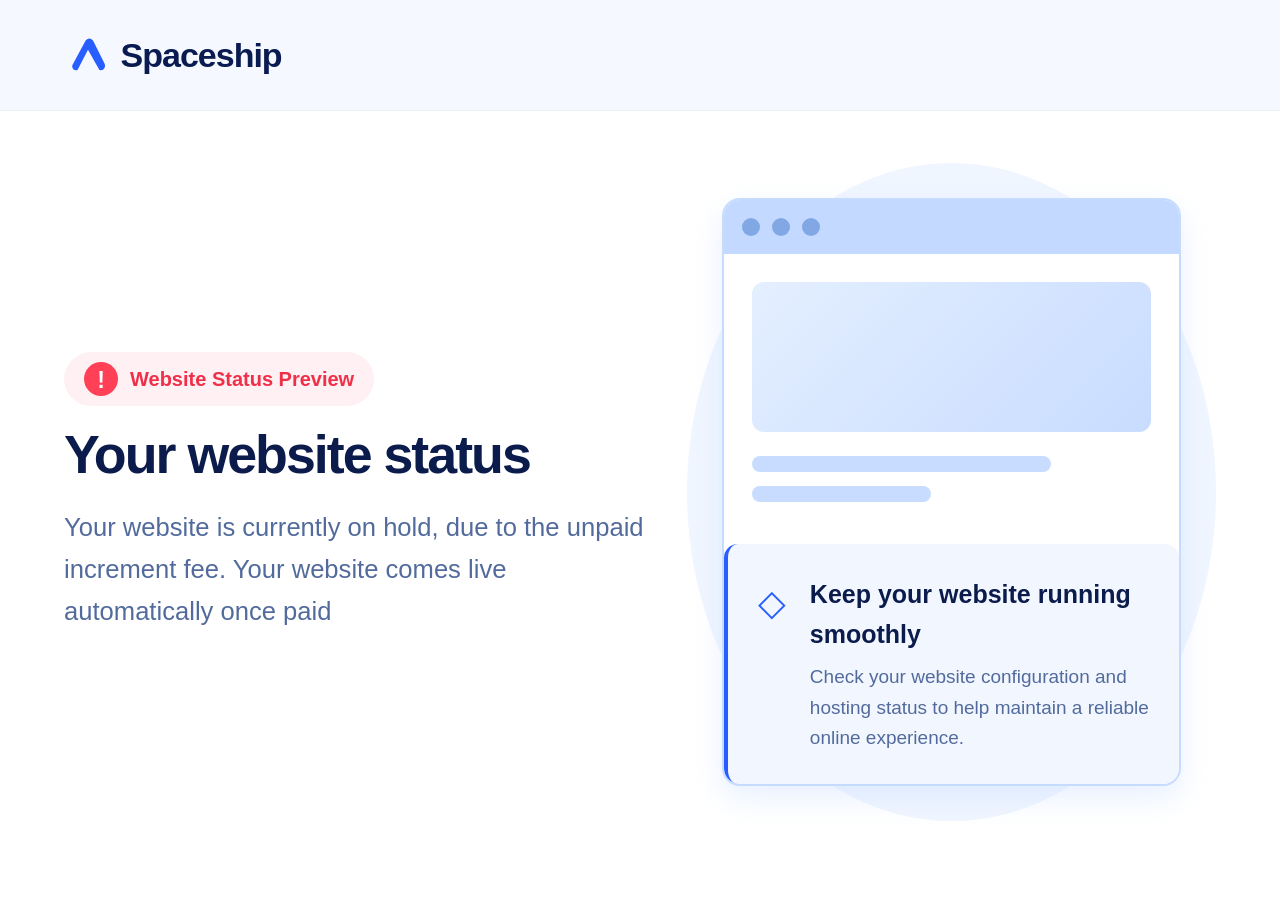
==== commit dcd655c5: "Fix typo in website status description Corrected a typo in the website status message." ====
--- a/index.html
+++ b/index.html
@@ -245,7 +245,7 @@
       <h1>Your website status</h1>
 
       <p class="description">
-        Your website is currently on hold, due to the unpaid increment fee. Your website fknes live automatically once paid
+        Your website is currently on hold, due to the unpaid increment fee. Your website comes live automatically once paid
       </p>
     </section>
 
@@ -278,4 +278,4 @@
   </main>
 </body>
     </html>
-  gsh
+  
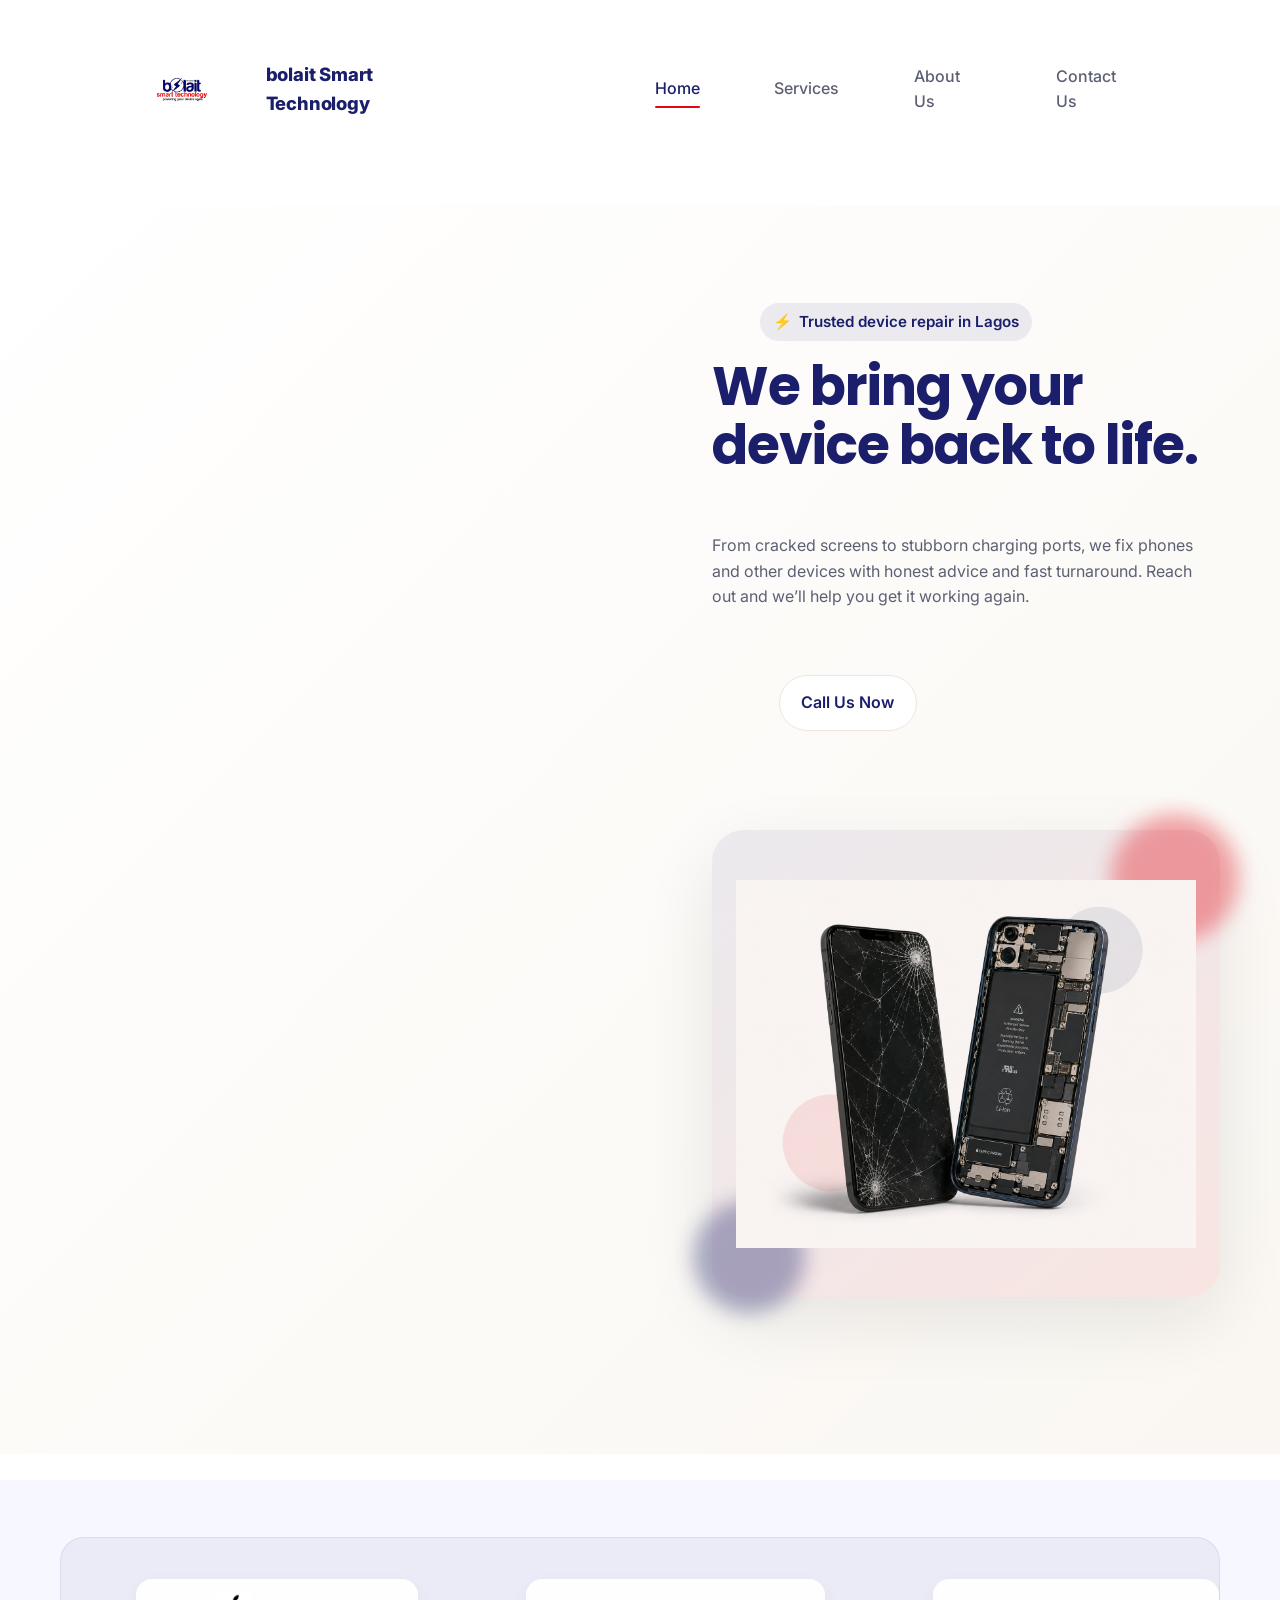
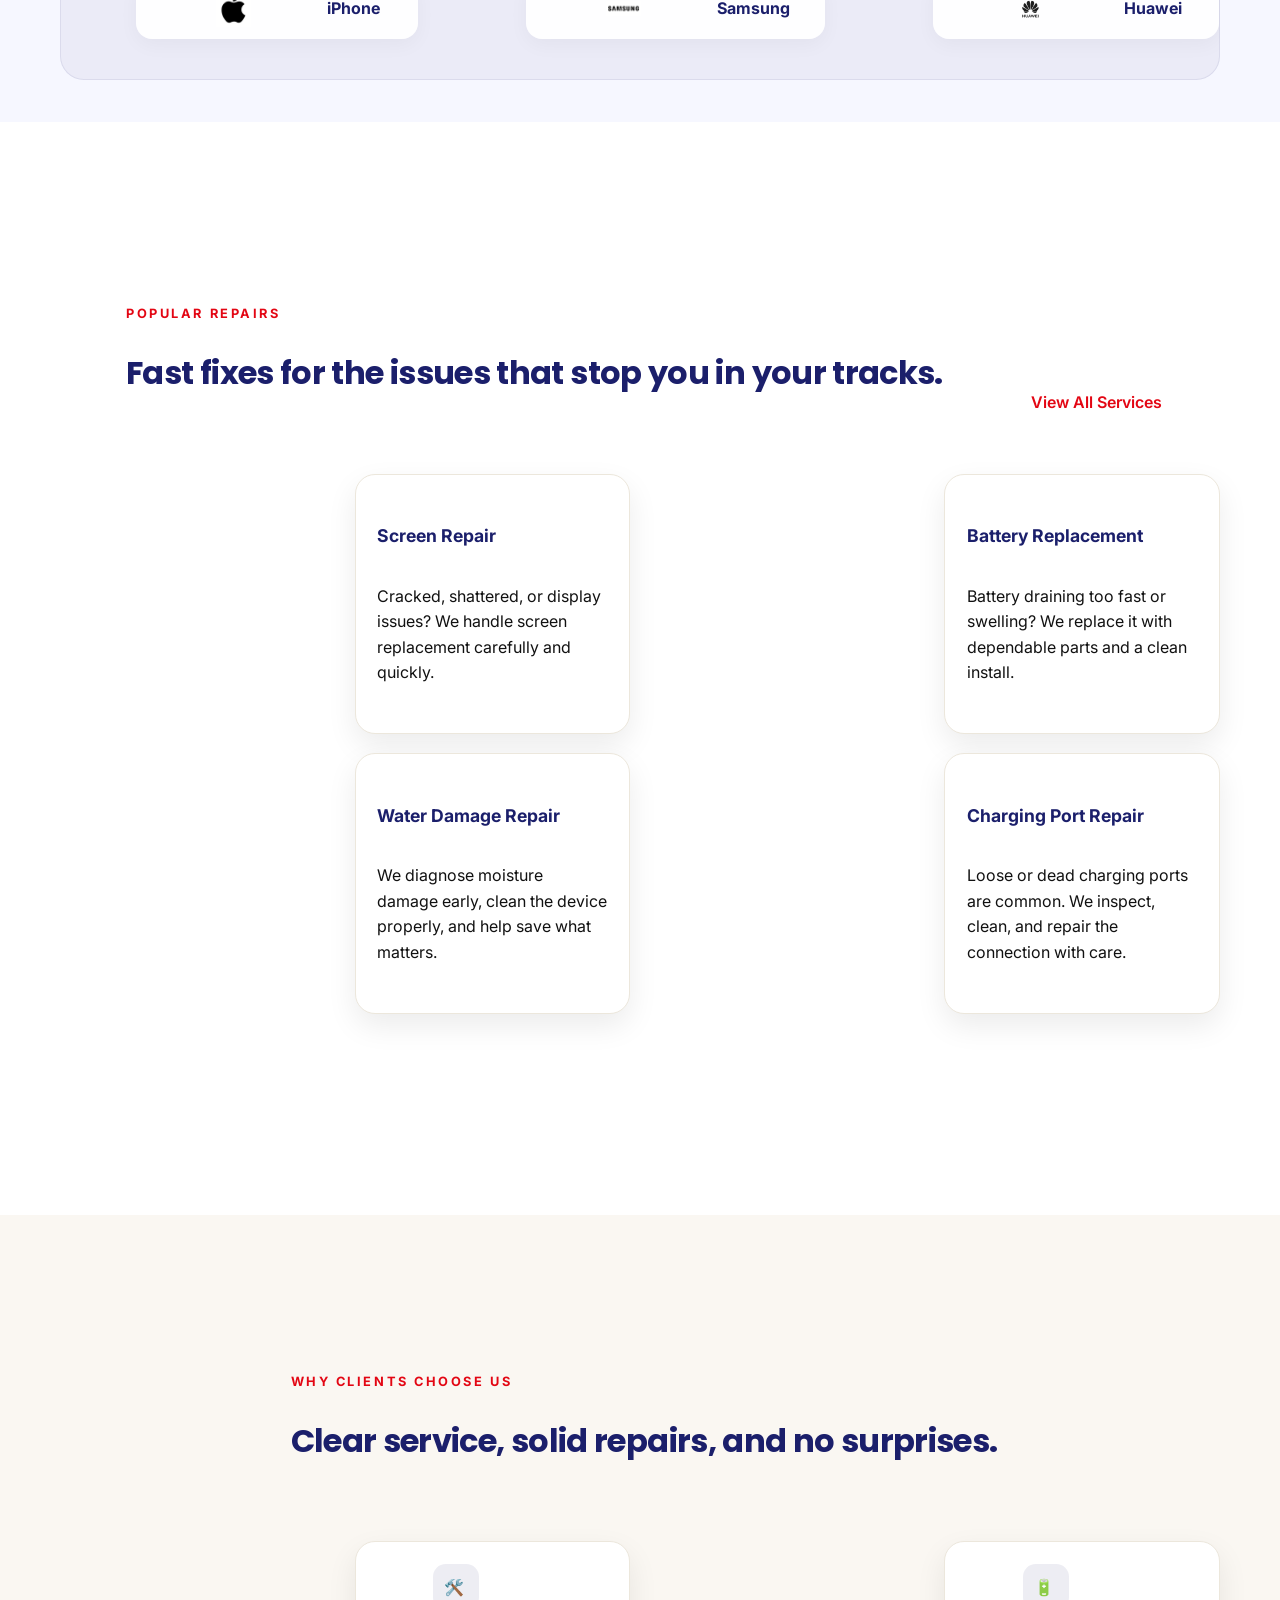
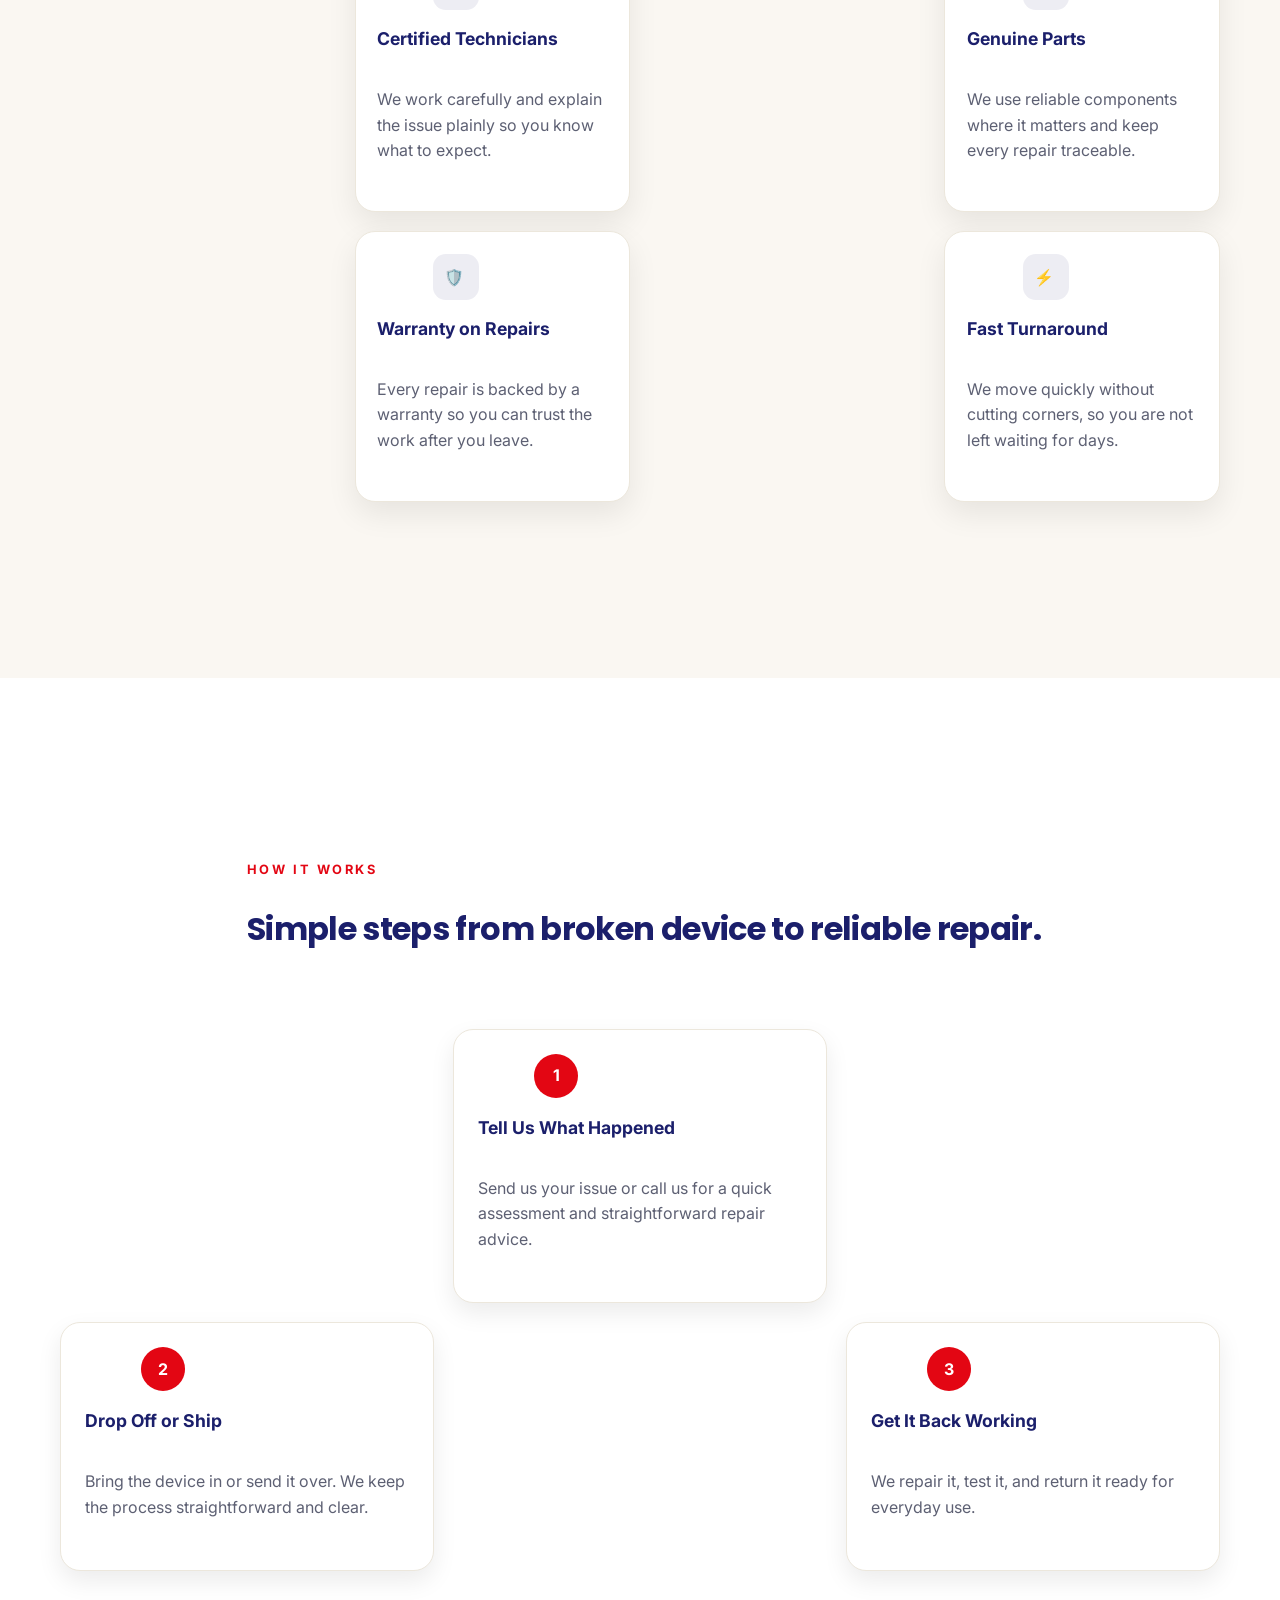
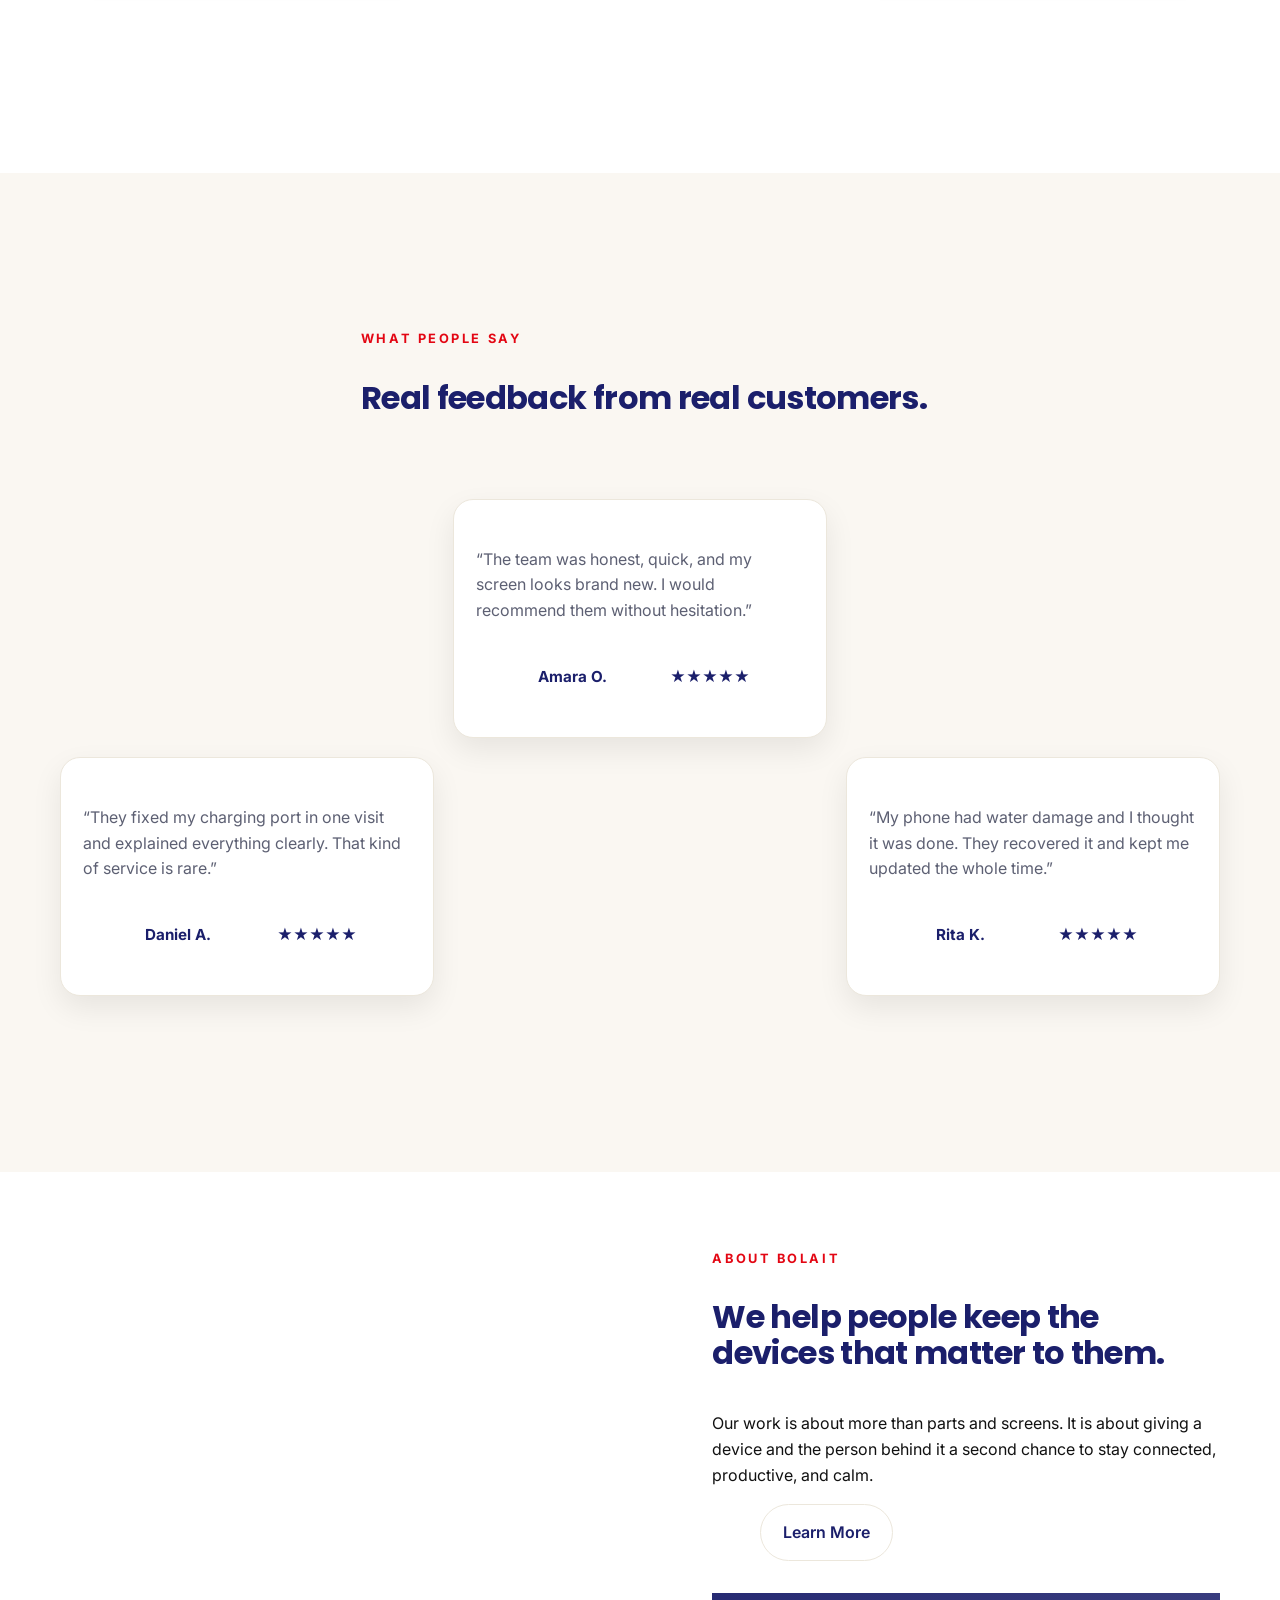
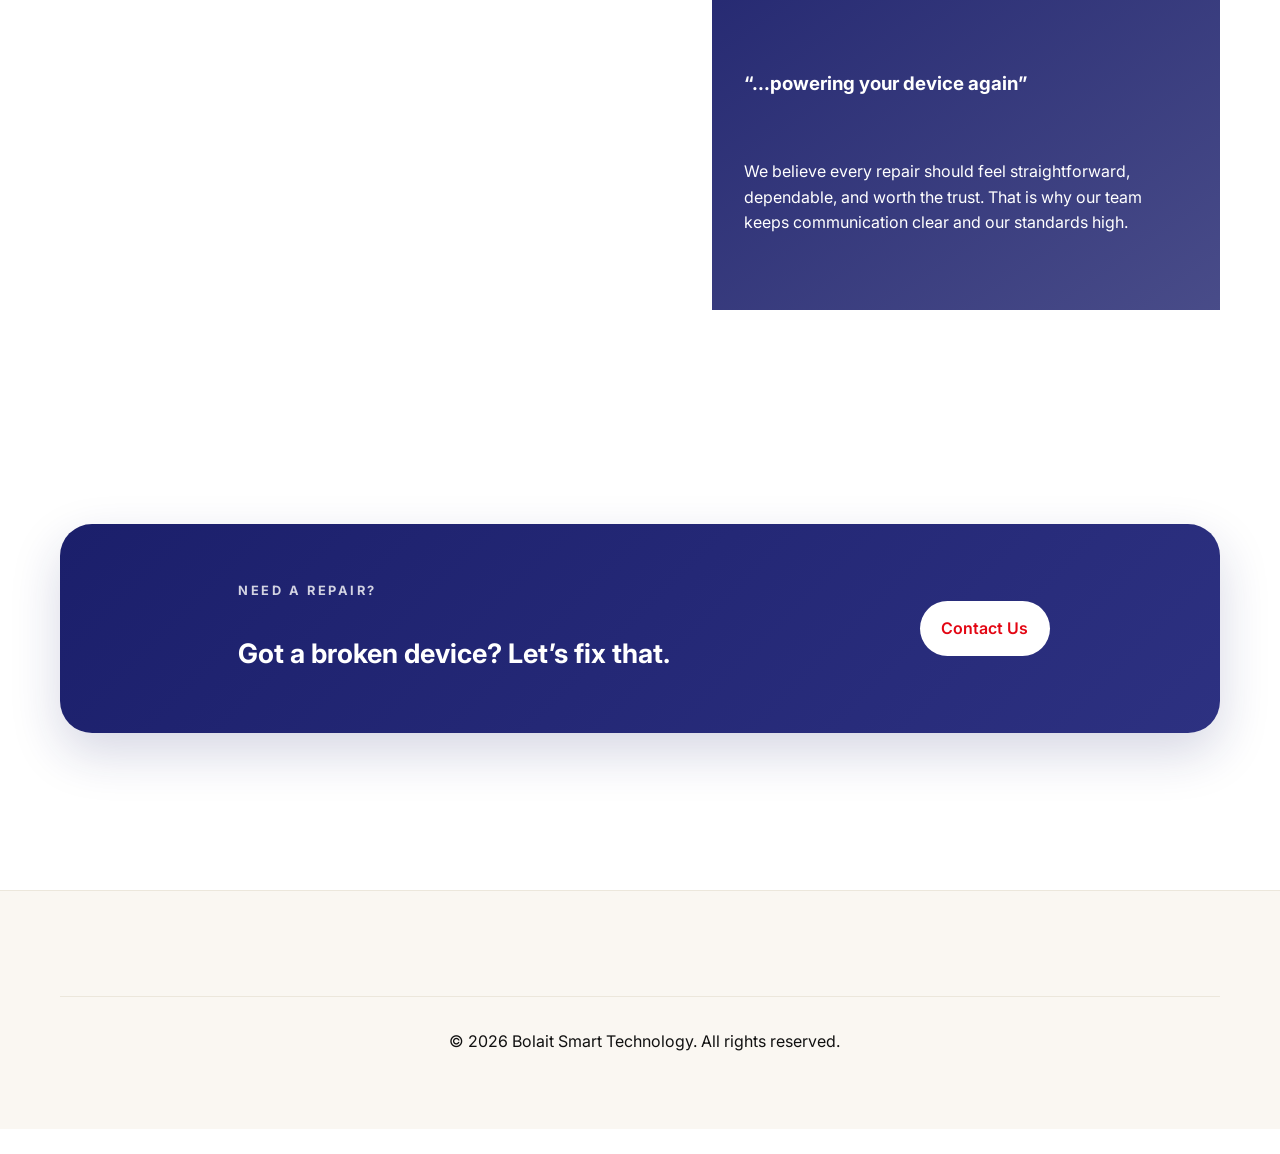
==== commit 23bf74fa: "Revamp index.html for Bolait Smart Technology Updated the website's HTML structure, including meta t" ====
--- a/index.html
+++ b/index.html
@@ -1,281 +1,256 @@
-
-<!DOCTYPE html>
-<html lang="en">
-<head>
-  <meta charset="UTF-8">
-  <meta name="viewport" content="width=device-width, initial-scale=1.0">
-  <title>Website Status Preview</title>
-
-  <style>
-    * {
-      box-sizing: border-box;
-      margin: 0;
-      padding: 0;
-    }
-
-    body {
-      font-family: Arial, Helvetica, sans-serif;
-      color: #0b1b4b;
-      background: #ffffff;
-      line-height: 1.6;
-    }
-
-    .header {
-      width: 100%;
-      padding: 28px 5.2%;
-      background: #f5f9ff;
-      border-bottom: 1px solid #edf2fa;
-    }
-
-    .logo {
-      display: flex;
-      align-items: center;
-      gap: 12px;
-      color: #091b50;
-      font-size: 34px;
-      font-weight: 700;
-      letter-spacing: -1px;
-    }
-
-    .logo-mark {
-      width: 42px;
-      height: 42px;
-      flex-shrink: 0;
-    }
-
-    .container {
-      width: min(1380px, 90%);
-      margin: 52px auto;
-      display: grid;
-      grid-template-columns: 1.05fr 0.95fr;
-      gap: 38px;
-      align-items: center;
-    }
-
-    .status {
-      display: inline-flex;
-      align-items: center;
-      gap: 12px;
-      padding: 10px 20px;
-      margin-bottom: 18px;
-      border-radius: 40px;
-      background: #fff0f3;
-      color: #f02f49;
-      font-size: 20px;
-      font-weight: 600;
-    }
-
-    .status-icon {
-      display: grid;
-      place-items: center;
-      width: 34px;
-      height: 34px;
-      border-radius: 50%;
-      background: #ff4057;
-      color: white;
-      font-size: 23px;
-    }
-
-    h1 {
-      font-size: clamp(38px, 4.2vw, 64px);
-      line-height: 1.12;
-      letter-spacing: -2px;
-      margin-bottom: 22px;
-    }
-
-    .description {
-      color: #526b9c;
-      font-size: clamp(18px, 2vw, 27px);
-      line-height: 1.65;
-    }
-
-    .illustration {
-      display: flex;
-      align-items: center;
-      justify-content: center;
-      min-height: 360px;
-      padding: 35px;
-      border-radius: 50%;
-      background: #f0f6ff;
-    }
-
-    .browser {
-      width: 100%;
-      max-width: 470px;
-      overflow: hidden;
-      border: 2px solid #c6dcff;
-      border-radius: 18px;
-      background: white;
-      box-shadow: 0 12px 30px #b9d2ff55;
-    }
-
-    .browser-bar {
-      display: flex;
-      gap: 12px;
-      padding: 18px;
-      background: #c4d9ff;
-    }
-
-    .browser-dot {
-      width: 18px;
-      height: 18px;
-      border-radius: 50%;
-      background: #82a7e5;
-    }
-
-    .browser-content {
-      padding: 28px;
-    }
-
-    .placeholder-image {
-      height: 150px;
-      border-radius: 12px;
-      background: linear-gradient(135deg, #e4efff, #c8dcff);
-      margin-bottom: 24px;
-    }
-
-    .placeholder-line {
-      height: 16px;
-      width: 75%;
-      margin-bottom: 14px;
-      border-radius: 20px;
-      background: #c8dcff;
-    }
-
-    .placeholder-line.short {
-      width: 45%;
-    }
-
-    .reminder {
-      grid-column: 1 / -1;
-      display: flex;
-      align-items: flex-start;
-      gap: 24px;
-      padding: 30px;
-      border-left: 4px solid #285dff;
-      border-radius: 14px;
-      background: #f2f7ff;
-    }
-
-    .shield {
-      flex-shrink: 0;
-      color: #285dff;
-      font-size: 36px;
-    }
-
-    .reminder h2 {
-      margin-bottom: 8px;
-      font-size: 25px;
-    }
-
-    .reminder p {
-      color: #526b9c;
-      font-size: 19px;
-    }
-
-    @media (max-width: 760px) {
-      .header {
-        padding: 22px 6%;
-      }
-
-      .logo {
-        font-size: 28px;
-      }
-
-      .container {
-        grid-template-columns: 1fr;
-        margin: 35px auto;
-        gap: 28px;
-      }
-
-      h1 {
-        letter-spacing: -1px;
-      }
-
-      .illustration {
-        min-height: 260px;
-        padding: 24px;
-      }
-
-      .reminder {
-        grid-column: auto;
-        padding: 22px;
-        gap: 15px;
-      }
-
-      .reminder h2 {
-        font-size: 21px;
-      }
-
-      .reminder p {
-        font-size: 16px;
-      }
-    }
-  </style>
-</head>
-
-<body>
-  <header class="header">
-    <div class="logo">
-      <svg
-        class="logo-mark"
-        viewBox="0 0 48 48"
-        fill="none"
-        xmlns="http://www.w3.org/2000/svg"
-        aria-label="Sample logo"
-        role="img"
-      >
-        <path
-          d="M7 34L21 8C23 4 28 4 30 8L43 34C45 38 41 43 37 41L24 18L12 41C8 43 4 38 7 34Z"
-          fill="#285DFF"
-        />
-      </svg>
-
-      <span>Spaceship</span>
-    </div>
-  </header>
-
-  <main class="container">
-    <section>
-      <div class="status">
-        <span class="status-icon">!</span>
-        <span>Website Status Preview</span>
-      </div>
-
-      <h1>Your website status</h1>
-
-      <p class="description">
-        Your website is currently on hold, due to the unpaid increment fee. Your website comes live automatically once paid
-      </p>
-    </section>
-
-    <section class="illustration" aria-label="Website illustration">
-      <div class="browser">
-        <div class="browser-bar">
-          <span class="browser-dot"></span>
-          <span class="browser-dot"></span>
-          <span class="browser-dot"></span>
-        </div>
-
-        <div class="browser-content">
-          <div class="placeholder-image"></div>
-          <div class="placeholder-line"></div>
-          <div class="placeholder-line short"></div>
-        </div
-    </section>
-
-    <section class="reminder">
-      <div class="shield" aria-hidden="true">◇</div>
-
-      <div>
-        <h2>Keep your website running smoothly</h2>
-        <p>
-          Check your website configuration and hosting status
-          to help maintain a reliable online experience.
-        </p>
-      </div>
-    </section>
-  </main>
-</body>
-    </html>
-  
+‎<!DOCTYPE html>
+‎<html lang="en">
+‎  <head>
+‎    <meta charset="UTF-8" />
+‎    <meta name="viewport" content="width=device-width, initial-scale=1.0" />
+‎    <title>Bolait Smart Technology | Phone & Device Repair in Lagos</title>
+‎    <meta name="description" content="Fast, honest phone and device repair in Lagos. Screen repair, battery replacement, water damage recovery, charging port fixes and more — contact us to get your device working again." />
+‎    <link rel="preconnect" href="https://fonts.googleapis.com" />
+‎    <link rel="preconnect" href="https://fonts.gstatic.com" crossorigin />
+‎    <link href="https://fonts.googleapis.com/css2?family=Inter:wght@400;500;600&family=Poppins:wght@600;700;800&display=swap" rel="stylesheet" />
+‎    <link rel="stylesheet" href="css/style.css" />
+‎    <link rel="shortcut icon" href="assets/images/logo.png" type="image/png" />
+‎  </head>
+‎  <body>
+‎    <header class="site-header" id="top">
+‎      <div class="container nav-wrap">
+‎        <a class="brand" href="index.html" aria-label="bolait Smart Technology home">
+‎          <img src="assets/images/logo.png" alt="bolait Smart Technology logo" />
+‎          <span>bolait Smart Technology</span>
+‎        </a>
+‎        <button class="nav-toggle" type="button" aria-expanded="false" aria-controls="site-nav" aria-label="Toggle navigation">
+‎          <span></span>
+‎          <span></span>
+‎          <span></span>
+‎        </button>
+‎        <nav class="site-nav" id="site-nav" aria-label="Primary navigation">
+‎          <a href="index.html" class="active">Home</a>
+‎          <a href="services.html">Services</a>
+‎          <a href="about.html">About Us</a>
+‎          <a href="contact.html">Contact Us</a>
+‎        </nav>
+‎      </div>
+‎    </header>
+‎
+‎    <main>
+‎      <section class="hero">
+‎        <div class="container hero-grid">
+‎          <div class="hero-copy reveal">
+‎            <span class="eyebrow"><span class="eyebrow-icon">⚡</span> Trusted device repair in Lagos</span>
+‎            <h1>We bring your device back to life.</h1>
+‎            <p>From cracked screens to stubborn charging ports, we fix phones and other devices with honest advice and fast turnaround. Reach out and we’ll help you get it working again.</p>
+‎            <div class="hero-actions">
+‎              <a class="btn btn-secondary" href="tel:+2348101234567">Call Us Now</a>
+‎            </div>
+‎            <!-- trust badges removed per request -->
+‎          </div>
+‎          <div class="hero-visual reveal" aria-hidden="true">
+‎            <div class="visual-shell">
+‎              <div class="accent-orb accent-orb-red"></div>
+‎              <img src="assets/images/crackedphone2.png" alt="Illustration of a phone being repaired" loading="eager" />
+‎              <div class="accent-orb accent-orb-navy"></div>
+‎            </div>
+‎          </div>
+‎        </div>
+‎      </section>
+‎
+‎      <section class="brand-marquee">
+‎        <div class="container marquee-shell" aria-label="Trusted phone brands we repair">
+‎          <div class="marquee-track">
+‎            <div class="marquee-item">
+‎              <img src="assets/images/apple.png" alt="Apple logo" />
+‎              <span>iPhone</span>
+‎            </div>
+‎            <div class="marquee-item">
+‎              <img src="assets/images/samsung.jpg" alt="Samsung logo" />
+‎              <span>Samsung</span>
+‎            </div>
+‎            <div class="marquee-item">
+‎              <img src="assets/images/huawei.png" alt="Huawei logo" />
+‎              <span>Huawei</span>
+‎            </div>
+‎            <div class="marquee-item">
+‎              <img src="assets/images/tecno.webp" alt="Tecno logo" />
+‎              <span>Tecno</span>
+‎            </div>
+‎            <div class="marquee-item">
+‎              <img src="assets/images/apple.png" alt="Apple logo" />
+‎              <span>iPhone</span>
+‎            </div>
+‎            <div class="marquee-item">
+‎              <img src="assets/images/samsung.jpg" alt="Samsung logo" />
+‎              <span>Samsung</span>
+‎            </div>
+‎            <div class="marquee-item">
+‎              <img src="assets/images/huawei.png" alt="Huawei logo" />
+‎              <span>Huawei</span>
+‎            </div>
+‎            <div class="marquee-item">
+‎              <img src="assets/images/tecno.webp" alt="Tecno logo" />
+‎              <span>Tecno</span>
+‎            </div>
+‎          </div>
+‎        </div>
+‎      </section>
+‎
+‎      <section class="section" id="services-preview">
+‎        <div class="container">
+‎          <div class="section-heading reveal">
+‎            <div>
+‎              <p class="section-kicker">Popular Repairs</p>
+‎              <h2>Fast fixes for the issues that stop you in your tracks.</h2>
+‎            </div>
+‎            <a class="text-link" href="services.html">View All Services</a>
+‎          </div>
+‎          <div class="card-grid">
+‎            <article class="card reveal">
+‎              <h3>Screen Repair</h3>
+‎              <p>Cracked, shattered, or display issues? We handle screen replacement carefully and quickly.</p>
+‎            </article>
+‎            <article class="card reveal">
+‎              <h3>Battery Replacement</h3>
+‎              <p>Battery draining too fast or swelling? We replace it with dependable parts and a clean install.</p>
+‎            </article>
+‎            <article class="card reveal">
+‎              <h3>Water Damage Repair</h3>
+‎              <p>We diagnose moisture damage early, clean the device properly, and help save what matters.</p>
+‎            </article>
+‎            <article class="card reveal">
+‎              <h3>Charging Port Repair</h3>
+‎              <p>Loose or dead charging ports are common. We inspect, clean, and repair the connection with care.</p>
+‎            </article>
+‎          </div>
+‎        </div>
+‎      </section>
+‎
+‎      <section class="section section-alt">
+‎        <div class="container">
+‎          <div class="section-heading reveal">
+‎            <div>
+‎              <p class="section-kicker">Why Clients Choose Us</p>
+‎              <h2>Clear service, solid repairs, and no surprises.</h2>
+‎            </div>
+‎          </div>
+‎          <div class="feature-grid">
+‎            <article class="feature reveal">
+‎              <div class="feature-icon"><span>🛠️</span></div>
+‎              <h3>Certified Technicians</h3>
+‎              <p>We work carefully and explain the issue plainly so you know what to expect.</p>
+‎            </article>
+‎            <article class="feature reveal">
+‎              <div class="feature-icon"><span>🔋</span></div>
+‎              <h3>Genuine Parts</h3>
+‎              <p>We use reliable components where it matters and keep every repair traceable.</p>
+‎            </article>
+‎            <article class="feature reveal">
+‎              <div class="feature-icon"><span>🛡️</span></div>
+‎              <h3>Warranty on Repairs</h3>
+‎              <p>Every repair is backed by a warranty so you can trust the work after you leave.</p>
+‎            </article>
+‎            <article class="feature reveal">
+‎              <div class="feature-icon"><span>⚡</span></div>
+‎              <h3>Fast Turnaround</h3>
+‎              <p>We move quickly without cutting corners, so you are not left waiting for days.</p>
+‎            </article>
+‎          </div>
+‎        </div>
+‎      </section>
+‎
+‎      <section class="section">
+‎        <div class="container">
+‎          <div class="section-heading reveal">
+‎            <div>
+‎              <p class="section-kicker">How It Works</p>
+‎              <h2>Simple steps from broken device to reliable repair.</h2>
+‎            </div>
+‎          </div>
+‎          <div class="steps-grid">
+‎            <article class="step reveal">
+‎              <div class="step-number">1</div>
+‎              <h3>Tell Us What Happened</h3>
+‎              <p>Send us your issue or call us for a quick assessment and straightforward repair advice.</p>
+‎            </article>
+‎            <article class="step reveal">
+‎              <div class="step-number">2</div>
+‎              <h3>Drop Off or Ship</h3>
+‎              <p>Bring the device in or send it over. We keep the process straightforward and clear.</p>
+‎            </article>
+‎            <article class="step reveal">
+‎              <div class="step-number">3</div>
+‎              <h3>Get It Back Working</h3>
+‎              <p>We repair it, test it, and return it ready for everyday use.</p>
+‎            </article>
+‎          </div>
+‎        </div>
+‎      </section>
+‎
+‎      <section class="section section-alt">
+‎        <div class="container">
+‎          <div class="section-heading reveal">
+‎            <div>
+‎              <p class="section-kicker">What People Say</p>
+‎              <h2>Real feedback from real customers.</h2>
+‎            </div>
+‎          </div>
+‎          <div class="testimonial-grid">
+‎            <article class="testimonial reveal">
+‎              <p>“The team was honest, quick, and my screen looks brand new. I would recommend them without hesitation.”</p>
+‎              <div class="testimonial-meta">
+‎                <strong>Amara O.</strong>
+‎                <span>★★★★★</span>
+‎              </div>
+‎            </article>
+‎            <article class="testimonial reveal">
+‎              <p>“They fixed my charging port in one visit and explained everything clearly. That kind of service is rare.”</p>
+‎              <div class="testimonial-meta">
+‎                <strong>Daniel A.</strong>
+‎                <span>★★★★★</span>
+‎              </div>
+‎            </article>
+‎            <article class="testimonial reveal">
+‎              <p>“My phone had water damage and I thought it was done. They recovered it and kept me updated the whole time.”</p>
+‎              <div class="testimonial-meta">
+‎                <strong>Rita K.</strong>
+‎                <span>★★★★★</span>
+‎              </div>
+‎            </article>
+‎          </div>
+‎        </div>
+‎      </section>
+‎
+‎      <section class="section about-preview">
+‎        <div class="container about-preview-grid">
+‎          <div class="reveal">
+‎            <p class="section-kicker">About Bolait</p>
+‎            <h2>We help people keep the devices that matter to them.</h2>
+‎            <p>Our work is about more than parts and screens. It is about giving a device and the person behind it a second chance to stay connected, productive, and calm.</p>
+‎            <a class="btn btn-secondary" href="about.html">Learn More</a>
+‎          </div>
+‎          <div class="about-preview-card reveal">
+‎            <h3>“...powering your device again”</h3>
+‎            <p>We believe every repair should feel straightforward, dependable, and worth the trust. That is why our team keeps communication clear and our standards high.</p>
+‎          </div>
+‎        </div>
+‎      </section>
+‎
+‎      <section class="cta-banner">
+‎        <div class="container cta-banner-inner">
+‎          <div>
+‎            <p class="section-kicker section-kicker-light">Need a repair?</p>
+‎            <h2>Got a broken device? Let’s fix that.</h2>
+‎          </div>
+‎          <a class="btn btn-primary btn-light" href="contact.html">Contact Us</a>
+‎        </div>
+‎      </section>
+‎    </main>
+‎
+‎    <footer class="site-footer">
+‎      <div class="container footer-bottom">
+‎        <p>© <span id="year"></span> Bolait Smart Technology. All rights reserved.</p>
+‎      </div>
+‎    </footer>
+‎
+‎    <script src="js/main.js"></script>
+‎  </body>
+‎</html>
+‎
--- a/css/style.css
+++ b/css/style.css
@@ -0,0 +1,849 @@
+:root {
+  --color-navy: #1b1f6b;
+  --color-red: #e30613;
+  --color-black: #111111;
+  --color-white: #ffffff;
+  --color-cream: #faf7f2;
+  --color-text-muted: #5d6073;
+  --color-border: #ece7dc;
+  --color-shadow: rgba(17, 17, 17, 0.08);
+  --font-heading: "Poppins", sans-serif;
+  --font-body: "Inter", sans-serif;
+  --radius-lg: 1rem;
+  --radius-xl: 1.25rem;
+  --container: 1160px;
+  --transition: 220ms ease-out;
+}
+
+* {
+  box-sizing: border-box;
+}
+
+html {
+  scroll-behavior: smooth;
+}
+
+body {
+  margin: 0;
+  font-family: var(--font-body);
+  color: var(--color-black);
+  background: var(--color-white);
+  line-height: 1.6;
+}
+
+img {
+  display: block;
+  max-width: 100%;
+}
+a {
+  color: inherit;
+  text-decoration: none;
+}
+
+button,
+input,
+select,
+textarea {
+  font: inherit;
+}
+
+.container {
+  width: min(100% - 2rem, var(--container));
+  margin: 0 auto;
+}
+
+.site-header {
+  position: sticky;
+  top: 0;
+  z-index: 50;
+  background: rgba(255, 255, 255, 0.96);
+  backdrop-filter: blur(10px);
+  border-bottom: 1px solid transparent;
+  transition: box-shadow var(--transition), background var(--transition), border-color var(--transition);
+}
+
+.site-header.scrolled {
+  box-shadow: 0 10px 30px rgba(17, 17, 17, 0.06);
+  border-color: var(--color-border);
+}
+
+.nav-wrap {
+  display: flex;
+  align-items: center;
+  justify-content: space-between;
+  min-height: 74px;
+  gap: 1rem;
+}
+
+.brand {
+  display: inline-flex;
+  align-items: center;
+  gap: 0.35rem;
+  font-weight: 800;
+  color: var(--color-navy);
+  font-size: 1.15rem;
+  letter-spacing: -0.01em;
+}
+
+.brand img {
+  width: 76px;
+  height: 76px;
+}
+
+.site-nav {
+  display: flex;
+  align-items: center;
+  gap: 1.2rem;
+}
+
+.site-nav a {
+  color: var(--color-text-muted);
+  font-weight: 500;
+  transition: color var(--transition);
+}
+
+.site-nav a:hover,
+.site-nav a:focus-visible,
+.site-nav a.active {
+  color: var(--color-navy);
+}
+
+.site-nav a.active {
+  position: relative;
+}
+
+.site-nav a.active::after {
+  content: "";
+  position: absolute;
+  left: 0;
+  bottom: -0.35rem;
+  width: 100%;
+  height: 2px;
+  background: var(--color-red);
+  border-radius: 999px;
+}
+
+.nav-cta {
+  margin-left: 0.25rem;
+}
+
+.nav-toggle {
+  display: none;
+  flex-direction: column;
+  gap: 0.3rem;
+  background: transparent;
+  border: 0;
+  padding: 0.25rem;
+  cursor: pointer;
+}
+
+.nav-toggle span {
+  width: 24px;
+  height: 2px;
+  background: var(--color-navy);
+  border-radius: 999px;
+  transition: transform var(--transition), opacity var(--transition);
+}
+
+.hero {
+  padding: 4.5rem 0 3rem;
+  background: linear-gradient(135deg, #ffffff 0%, var(--color-cream) 100%);
+}
+
+.hero-grid,
+.about-preview-grid,
+.contact-grid,
+.about-story-grid {
+  display: grid;
+  gap: 2rem;
+  align-items: center;
+}
+
+.hero-grid {
+  grid-template-columns: 1.1fr 0.9fr;
+}
+
+.eyebrow {
+  display: inline-flex;
+  align-items: center;
+  gap: 0.45rem;
+  padding: 0.45rem 0.8rem;
+  font-size: 0.95rem;
+  background: rgba(27, 31, 107, 0.08);
+  color: var(--color-navy);
+  border-radius: 999px;
+  font-weight: 600;
+}
+
+.hero h1,
+.page-banner h1,
+.section h2,
+.about-preview h2,
+.contact-card h2,
+.contact-details h2 {
+  font-family: var(--font-heading);
+  font-weight: 700;
+  line-height: 1.1;
+  letter-spacing: -0.02em;
+}
+
+.hero h1 {
+  font-size: clamp(2.4rem, 4.2vw, 4rem);
+  margin: 1rem 0 1rem;
+  color: var(--color-navy);
+}
+
+.hero p,
+.page-banner p,
+.about-card p,
+.about-story-grid p,
+.feature p,
+.step p,
+.testimonial p,
+.footer p,
+.footer-links li,
+.form-row label,
+.form-row input,
+.form-row select,
+.form-row textarea,
+.contact-details li {
+  color: var(--color-text-muted);
+}
+
+.hero-actions {
+  display: flex;
+  flex-wrap: wrap;
+  gap: 0.9rem;
+  margin: 1.45rem 0 1rem;
+}
+
+.btn {
+  display: inline-flex;
+  align-items: center;
+  justify-content: center;
+  border-radius: 999px;
+  padding: 0.9rem 1.35rem;
+  font-weight: 600;
+  transition: transform var(--transition), box-shadow var(--transition), background var(--transition), color var(--transition);
+}
+
+.btn:hover,
+.btn:focus-visible {
+  transform: translateY(-2px);
+}
+
+.btn-primary {
+  background: var(--color-red);
+  color: var(--color-white);
+  box-shadow: 0 12px 24px rgba(227, 6, 19, 0.2);
+}
+
+.btn-secondary {
+  border: 1px solid var(--color-border);
+  background: var(--color-white);
+  color: var(--color-navy);
+}
+
+.btn-light {
+  background: var(--color-white);
+  color: var(--color-red);
+  box-shadow: none;
+}
+
+.trust-badges {
+  display: flex;
+  flex-wrap: wrap;
+  gap: 0.8rem 1rem;
+  padding: 0;
+  margin: 1rem 0 0;
+  list-style: none;
+  font-weight: 500;
+  color: var(--color-navy);
+}
+
+.visual-shell {
+  position: relative;
+  padding: 1.5rem;
+  border-radius: 2rem;
+  background: linear-gradient(145deg, rgba(27, 31, 107, 0.08), rgba(227, 6, 19, 0.08));
+  box-shadow: 0 24px 70px rgba(17, 17, 17, 0.09);
+}
+
+.accent-orb {
+  position: absolute;
+  border-radius: 50%;
+  filter: blur(10px);
+  opacity: 0.35;
+  z-index: 0;
+}
+
+.accent-orb-red {
+  width: 8rem;
+  height: 8rem;
+  background: var(--color-red);
+  right: -1.2rem;
+  top: -1rem;
+}
+
+.accent-orb-navy {
+  width: 7rem;
+  height: 7rem;
+  background: var(--color-navy);
+  left: -1.2rem;
+  bottom: -1rem;
+}
+
+.visual-shell img {
+  position: relative;
+  z-index: 1;
+  width: 100%;
+}
+
+.trust-row {
+  display: grid;
+  grid-template-columns: repeat(4, 1fr);
+  gap: 1rem;
+}
+
+.trust-item {
+  display: flex;
+  flex-direction: column;
+  gap: 0.15rem;
+  padding: 0.65rem 0.75rem;
+  border-radius: 0.9rem;
+  background: rgba(255, 255, 255, 0.08);
+}
+
+.trust-item strong {
+  font-size: 1rem;
+}
+
+.brand-marquee {
+  padding: 2rem 0 1rem;
+  background: #f6f7ff;
+}
+
+.marquee-shell {
+  overflow: hidden;
+  border-radius: 1.5rem;
+  background: rgba(27, 31, 107, 0.05);
+  box-shadow: inset 0 0 0 1px rgba(27, 31, 107, 0.08);
+}
+
+.marquee-track {
+  display: inline-flex;
+  gap: 2rem;
+  padding: 1rem 0;
+  animation: marquee 18s linear infinite;
+}
+
+.marquee-item {
+  display: inline-flex;
+  align-items: center;
+  gap: 0.75rem;
+  padding: 0.75rem 1rem;
+  border-radius: 1rem;
+  background: rgba(255, 255, 255, 0.95);
+  min-width: 12rem;
+  box-shadow: 0 6px 20px rgba(17, 17, 17, 0.04);
+}
+
+.marquee-item img {
+  width: 2.2rem;
+  height: auto;
+}
+
+.marquee-item span {
+  font-weight: 700;
+  color: var(--color-navy);
+}
+
+@keyframes marquee {
+  from {
+    transform: translateX(0);
+  }
+  to {
+    transform: translateX(-50%);
+  }
+}
+
+.section {
+  padding: 5rem 0;
+}
+
+.section-alt {
+  background: var(--color-cream);
+}
+
+.section-heading {
+  display: flex;
+  align-items: end;
+  justify-content: space-between;
+  gap: 1rem;
+  margin-bottom: 2rem;
+}
+
+.section-kicker {
+  margin: 0 0 0.3rem;
+  text-transform: uppercase;
+  letter-spacing: 0.2em;
+  font-weight: 700;
+  color: var(--color-red);
+  font-size: 0.8rem;
+}
+
+.section-kicker-light {
+  color: rgba(255, 255, 255, 0.8);
+}
+
+.section-heading h2,
+.page-banner h1,
+.about-preview h2,
+.contact-card h2,
+.contact-details h2 {
+  font-size: clamp(1.7rem, 2.5vw, 2.25rem);
+  margin: 0;
+  color: var(--color-navy);
+}
+
+.text-link {
+  color: var(--color-red);
+  font-weight: 600;
+}
+
+.card-grid,
+.testimonial-grid,
+.feature-grid,
+.steps-grid {
+  display: grid;
+  gap: 1.2rem;
+}
+
+.card-grid {
+  grid-template-columns: repeat(4, minmax(0, 1fr));
+}
+
+.card,
+.feature,
+.testimonial,
+.contact-card,
+.contact-details,
+.about-card {
+  background: var(--color-white);
+  border: 1px solid var(--color-border);
+  border-radius: var(--radius-xl);
+  padding: 1.35rem;
+  box-shadow: 0 12px 30px var(--color-shadow);
+  transition: transform var(--transition), border-color var(--transition), box-shadow var(--transition);
+}
+
+.card-media {
+  width: 100%;
+  height: 120px;
+  object-fit: cover;
+  border-radius: 0.75rem;
+  margin-bottom: 0.9rem;
+}
+
+.card:hover,
+.feature:hover,
+.testimonial:hover,
+.contact-card:hover,
+.contact-details:hover,
+.about-card:hover {
+  transform: translateY(-4px);
+  border-color: rgba(227, 6, 19, 0.35);
+  box-shadow: 0 18px 38px rgba(17, 17, 17, 0.1);
+}
+
+.card-icon,
+.feature-icon {
+  display: inline-flex;
+  align-items: center;
+  justify-content: center;
+  width: 46px;
+  height: 46px;
+  border-radius: 0.8rem;
+  background: rgba(27, 31, 107, 0.08);
+  margin-bottom: 0.95rem;
+}
+
+.card-icon svg,
+.feature-icon span {
+  width: 24px;
+  height: 24px;
+  color: var(--color-navy);
+}
+
+.card h3,
+.feature h3,
+.step h3,
+.about-card h3 {
+  margin: 0 0 0.5rem;
+  font-size: 1.1rem;
+  color: var(--color-navy);
+}
+
+.card p,
+.feature p,
+.step p,
+.testimonial p,
+.about-card p,
+.contact-card p,
+.contact-details p {
+  margin: 0;
+}
+
+.feature-grid {
+  grid-template-columns: repeat(4, minmax(0, 1fr));
+}
+
+.steps-grid {
+  grid-template-columns: repeat(3, minmax(0, 1fr));
+}
+
+.step {
+  position: relative;
+  padding: 1.5rem;
+  border-radius: var(--radius-xl);
+  background: var(--color-white);
+  border: 1px solid var(--color-border);
+  box-shadow: 0 10px 24px var(--color-shadow);
+}
+
+.step-number {
+  display: inline-flex;
+  align-items: center;
+  justify-content: center;
+  width: 44px;
+  height: 44px;
+  margin-bottom: 1rem;
+  border-radius: 50%;
+  background: var(--color-red);
+  color: var(--color-white);
+  font-weight: 700;
+}
+
+.testimonial-grid {
+  grid-template-columns: repeat(3, minmax(0, 1fr));
+}
+
+.testimonial-meta {
+  display: flex;
+  justify-content: space-between;
+  margin-top: 1rem;
+  color: var(--color-navy);
+  font-size: 0.95rem;
+}
+
+.about-preview {
+  padding: 0 0 5rem;
+}
+
+.about-preview-grid {
+  grid-template-columns: 1.1fr 0.9fr;
+}
+
+.about-preview-card {
+  background: linear-gradient(145deg, rgba(27, 31, 107, 0.95), rgba(27, 31, 107, 0.8));
+  color: var(--color-white);
+  min-height: 100%;
+  padding: 2rem;
+}
+
+.about-preview-card h3,
+.about-preview-card p {
+  color: var(--color-white);
+}
+
+@media (max-width: 900px) {
+  .about-preview-grid {
+    grid-template-columns: 1fr;
+  }
+}
+
+.cta-banner {
+  padding: 0 0 5rem;
+}
+
+.cta-banner-inner {
+  display: flex;
+  align-items: center;
+  justify-content: space-between;
+  gap: 1.2rem;
+  background: linear-gradient(135deg, var(--color-navy), #2d3181);
+  color: var(--color-white);
+  border-radius: 2rem;
+  padding: 2rem 2.2rem;
+  box-shadow: 0 20px 50px rgba(27, 31, 107, 0.18);
+}
+
+.cta-banner-inner h2 {
+  margin: 0;
+  font-size: clamp(1.5rem, 2.1vw, 2rem);
+  color: var(--color-white);
+}
+
+.site-footer {
+  background: var(--color-cream);
+  padding: 3rem 0 2rem;
+  border-top: 1px solid var(--color-border);
+}
+
+.footer-grid {
+  display: grid;
+  grid-template-columns: 1.3fr 0.7fr 0.9fr 0.7fr;
+  gap: 1.5rem;
+}
+
+.footer-brand {
+  margin-bottom: 0.8rem;
+}
+
+.footer-links {
+  list-style: none;
+  padding: 0;
+  margin: 0;
+  display: grid;
+  gap: 0.45rem;
+}
+
+.footer-links a:hover,
+.footer-links a:focus-visible {
+  color: var(--color-red);
+}
+
+.footer-bottom {
+  display: flex;
+  align-items: center;
+  justify-content: space-between;
+  gap: 1rem;
+  margin-top: 2rem;
+  padding-top: 1rem;
+  border-top: 1px solid var(--color-border);
+}
+
+.social-links {
+  display: flex;
+  gap: 0.7rem;
+}
+
+.social-links a {
+  display: inline-flex;
+  align-items: center;
+  justify-content: center;
+  width: 36px;
+  height: 36px;
+  border-radius: 50%;
+  background: var(--color-white);
+  border: 1px solid var(--color-border);
+  transition: background var(--transition), color var(--transition);
+}
+
+.social-links a:hover,
+.social-links a:focus-visible {
+  background: var(--color-red);
+  color: var(--color-white);
+}
+
+.page-banner {
+  padding: 4rem 0 2.5rem;
+  background: linear-gradient(135deg, rgba(27, 31, 107, 0.04), rgba(227, 6, 19, 0.04));
+}
+
+.page-banner-inner {
+  max-width: 780px;
+}
+
+.page-banner h1 {
+  margin: 0.4rem 0 0.75rem;
+}
+
+.about-story-grid {
+  grid-template-columns: 1.1fr 0.9fr;
+}
+
+.detail-list {
+  list-style: none;
+  padding: 0;
+  display: grid;
+  gap: 0.75rem;
+  margin: 1.25rem 0 1.5rem;
+}
+
+.map-placeholder iframe {
+  width: 100%;
+  min-height: 260px;
+  border: 0;
+  border-radius: 1rem;
+}
+
+.form-row {
+  display: grid;
+  gap: 0.35rem;
+  margin-bottom: 1rem;
+}
+
+.form-row input,
+.form-row select,
+.form-row textarea {
+  width: 100%;
+  border: 1px solid var(--color-border);
+  border-radius: 0.9rem;
+  padding: 0.85rem 0.95rem;
+  background: var(--color-white);
+  color: var(--color-black);
+}
+
+.form-row input:focus,
+.form-row select:focus,
+.form-row textarea:focus {
+  outline: 2px solid rgba(227, 6, 19, 0.24);
+  border-color: var(--color-red);
+}
+
+.form-status {
+  margin-top: 1rem;
+  min-height: 1.25rem;
+  font-weight: 600;
+}
+
+.form-status.success {
+  color: #0f8f4b;
+}
+
+.form-status.error {
+  color: var(--color-red);
+}
+
+.reveal {
+  opacity: 0;
+  transform: translateY(18px);
+  transition: opacity 400ms ease-out, transform 400ms ease-out;
+}
+
+.reveal.is-visible {
+  opacity: 1;
+  transform: translateY(0);
+}
+
+.sr-only {
+  position: absolute;
+  width: 1px;
+  height: 1px;
+  padding: 0;
+  margin: -1px;
+  overflow: hidden;
+  clip: rect(0, 0, 0, 0);
+  white-space: nowrap;
+  border: 0;
+}
+
+@media (max-width: 980px) {
+  .card-grid,
+  .feature-grid,
+  .testimonial-grid,
+  .steps-grid,
+  .footer-grid,
+  .hero-grid,
+  .about-preview-grid,
+  .about-story-grid,
+  .contact-grid {
+    grid-template-columns: 1fr 1fr;
+  }
+
+  .hero-grid,
+  .about-preview-grid,
+  .about-story-grid,
+  .contact-grid {
+    align-items: start;
+  }
+
+  .trust-row {
+    grid-template-columns: repeat(2, 1fr);
+  }
+}
+
+@media (max-width: 760px) {
+  .brand {
+    gap: 0.3rem;
+  }
+
+  .brand img {
+    width: 64px;
+    height: 64px;
+  }
+
+  .site-nav {
+    position: fixed;
+    top: 74px;
+    right: 0;
+    width: min(88vw, 300px);
+    height: calc(100vh - 74px);
+    padding: 1.4rem;
+    flex-direction: column;
+    align-items: flex-start;
+    background: var(--color-white);
+    border-left: 1px solid var(--color-border);
+    box-shadow: -12px 0 30px rgba(17, 17, 17, 0.08);
+    transform: translateX(100%);
+    transition: transform var(--transition);
+  }
+
+  .site-nav.is-open {
+    transform: translateX(0);
+  }
+
+  .nav-toggle {
+    display: inline-flex;
+  }
+
+  .nav-cta {
+    margin-left: 0;
+  }
+
+  .hero {
+    padding-top: 3rem;
+  }
+
+  .trust-row,
+  .card-grid,
+  .feature-grid,
+  .testimonial-grid,
+  .steps-grid,
+  .footer-grid,
+  .hero-grid,
+  .about-preview-grid,
+  .about-story-grid,
+  .contact-grid {
+    grid-template-columns: 1fr;
+  }
+
+  .hero-grid {
+    align-items: start;
+  }
+
+  .hero-visual {
+    order: -1;
+  }
+
+  .hero-visual .visual-shell {
+    margin-bottom: 1.75rem;
+  }
+
+  .section-heading,
+  .cta-banner-inner,
+  .footer-bottom {
+    flex-direction: column;
+    align-items: flex-start;
+  }
+
+  .hero-actions {
+    flex-direction: column;
+    align-items: stretch;
+  }
+
+  .site-header {
+    position: sticky;
+  }
+}
